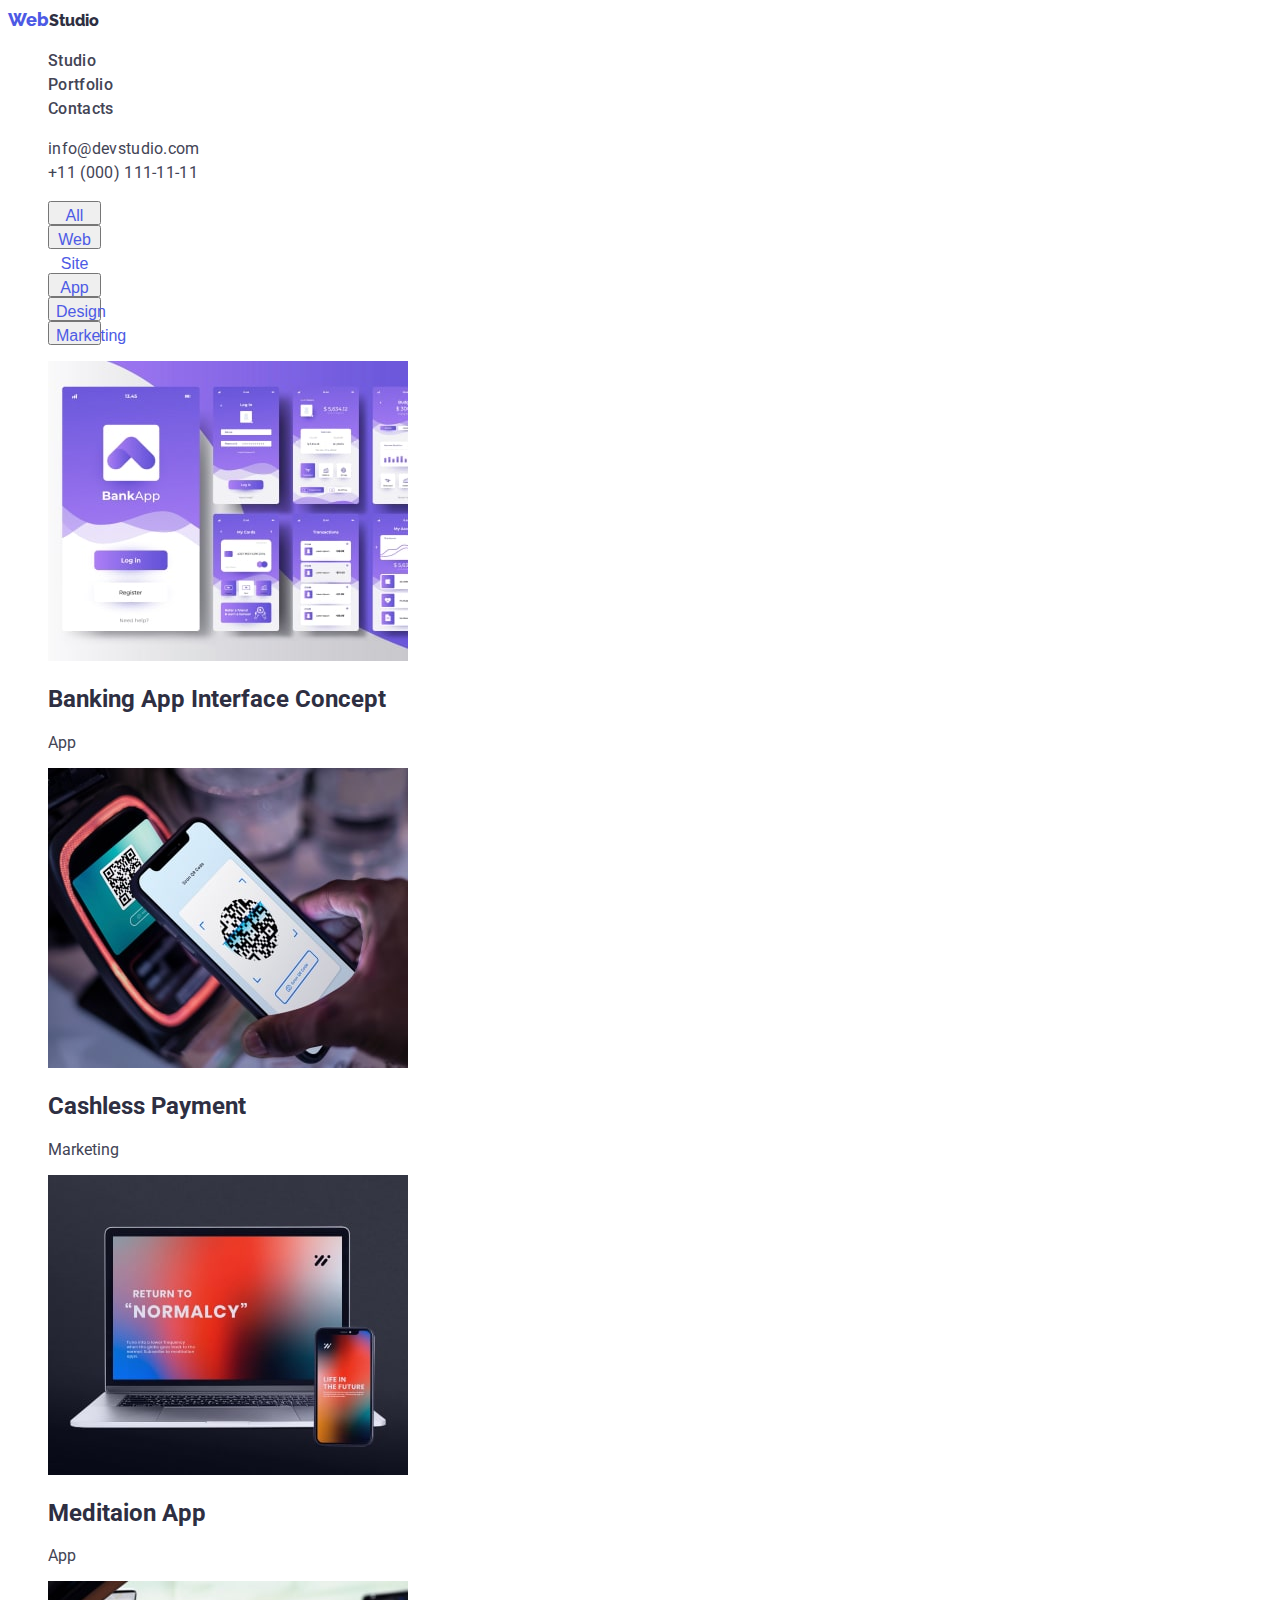
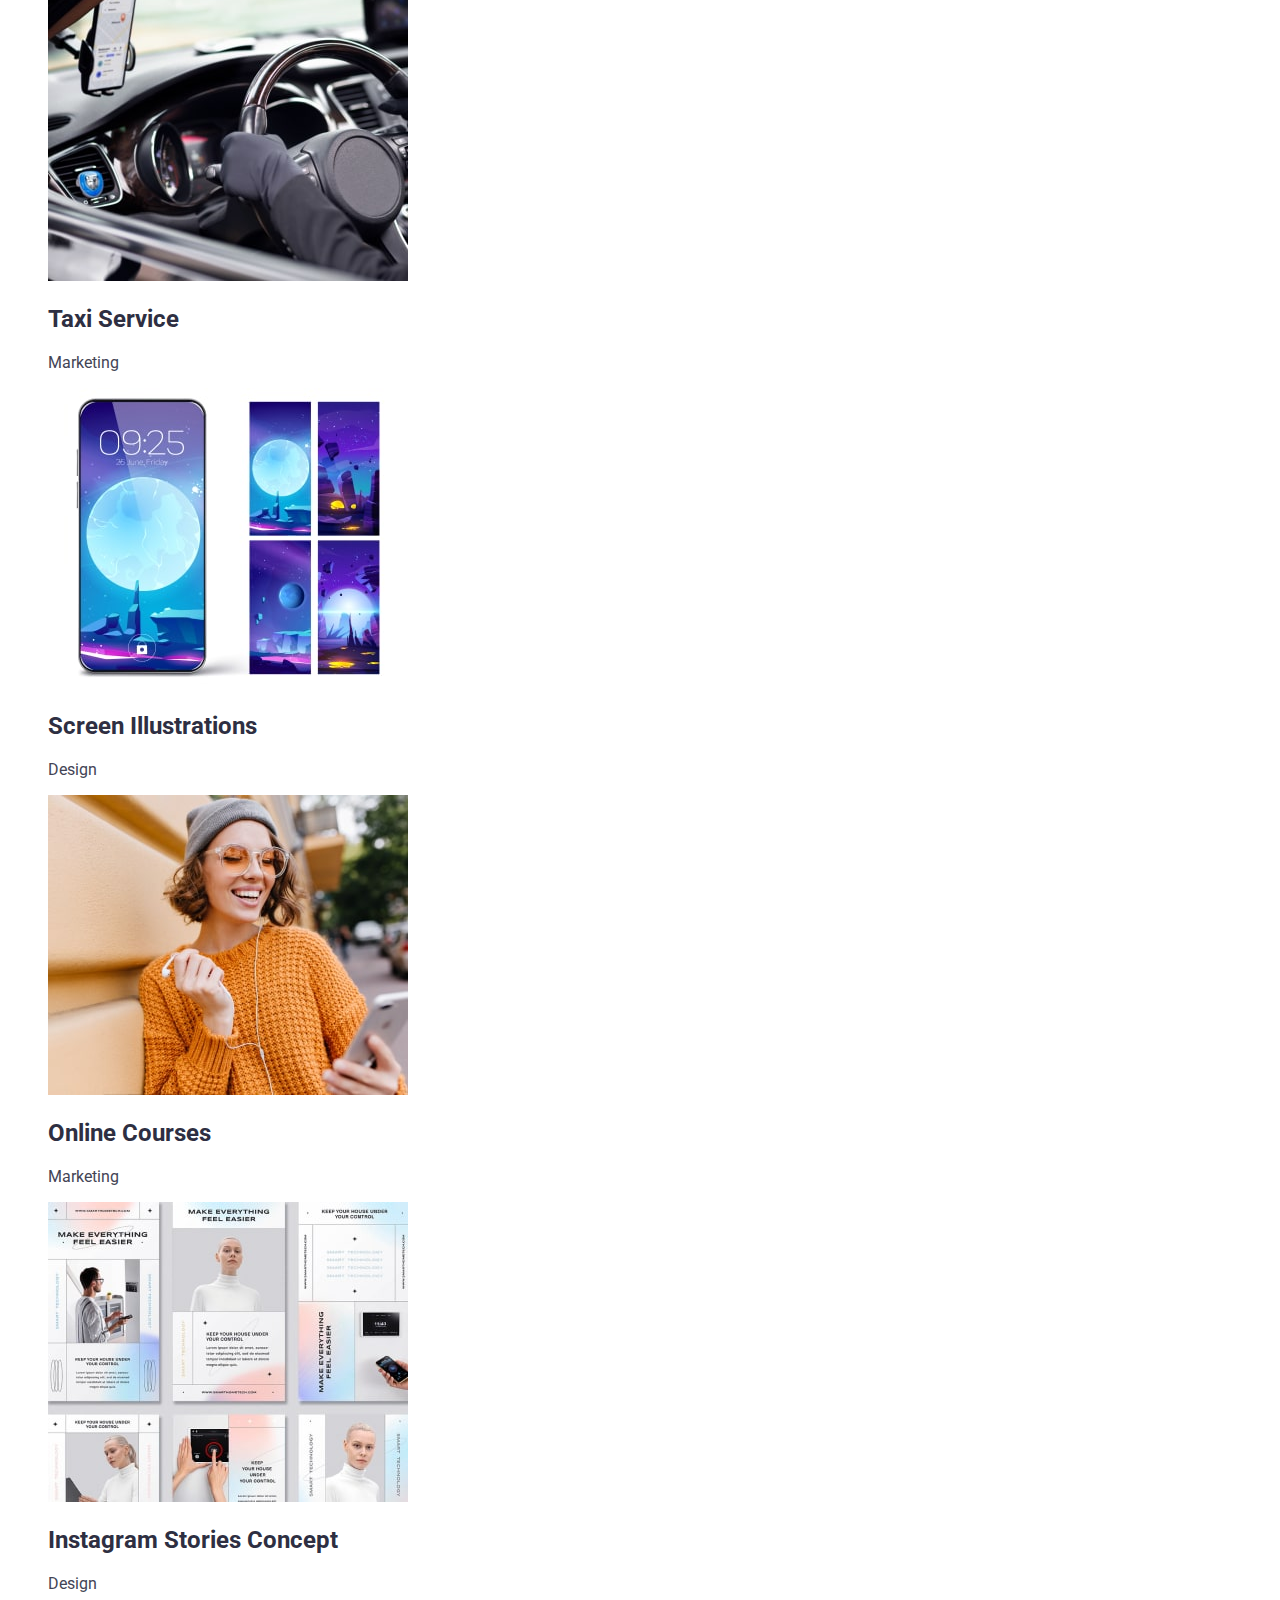
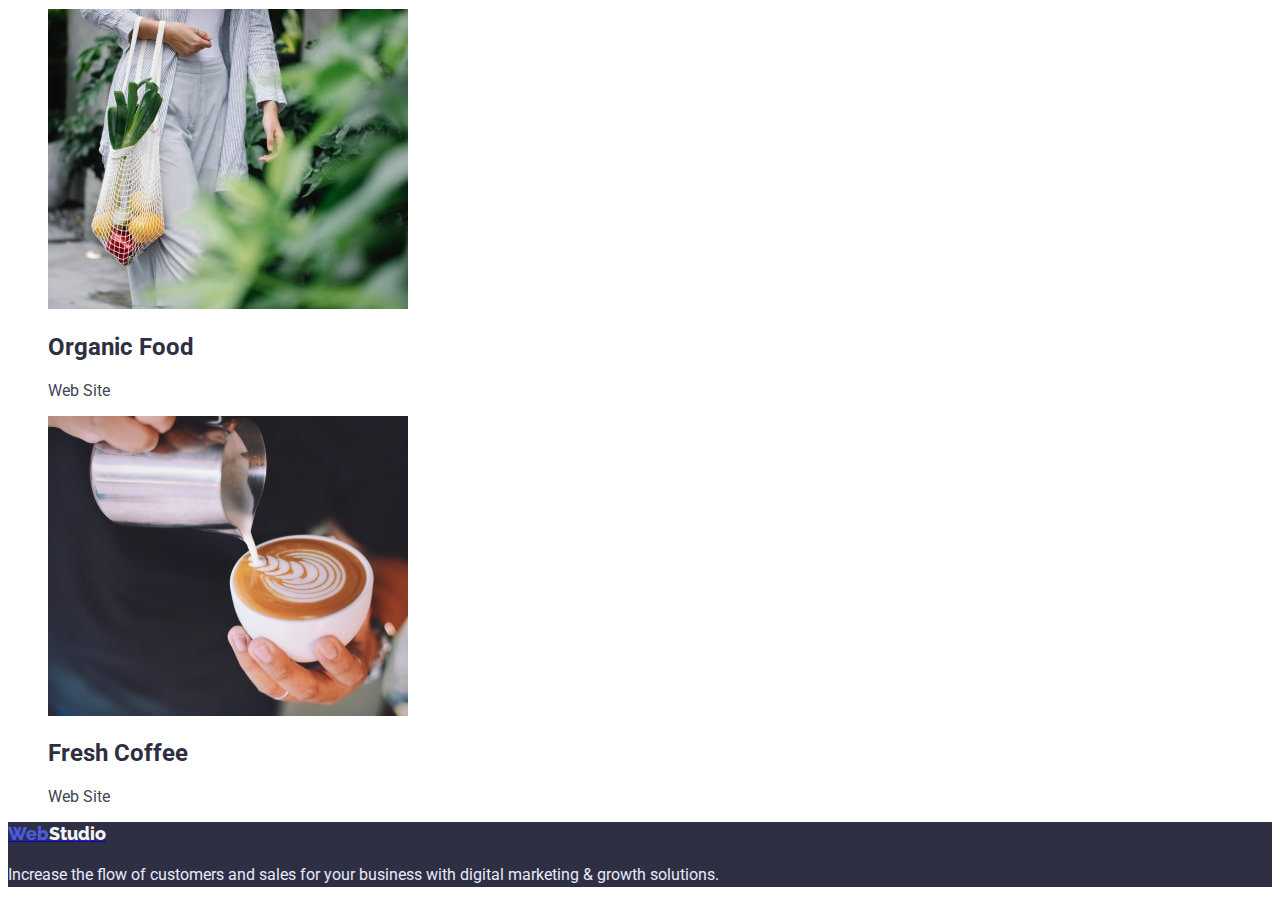
==== portfolio.html @ 20652496 "Initial commit" ====
<!DOCTYPE html>
<html lang="en">
<head>
<meta charset="UTF-8">
<meta http-equiv="X-UA-Compatible" content="IE=edge">
<meta name="viewport" content="width=device-width, initial-scale=1.0">
<title>WebStudio</title>
<link rel="preconnect" href="https://fonts.googleapis.com">
<link rel="preconnect" href="https://fonts.gstatic.com" crossorigin>
<link href="https://fonts.googleapis.com/css2?family=Roboto:wght@400;500;700&display=swap" rel="stylesheet">
<link rel="preconnect" href="https://fonts.googleapis.com">
<link rel="preconnect" href="https://fonts.gstatic.com" crossorigin>
<link href="https://fonts.googleapis.com/css2?family=Raleway:wght@800&family=Roboto:wght@400;500;700&display=swap" rel="stylesheet">
<link rel="stylesheet" href="./css/styles.css">
</head>
<body>
    <!--Header-->
    <header class="page-header">
        <nav>
            <a href="./index.html" class="logo">
                <span class="logo-web">Web</span>Studio</a>
          <ul class="site-nav">
              <li><a href="" class="link">Studio</a> </li>
              <li><a href="" class="link">Portfolio</a> </li>
              <li><a href="" class="link">Contacts</a> </li>
          </ul>
        </nav>
          <!--Contacts-->
          <address class="site-address">
              <ul>
                 <li>
                    <a href="mailto:info@devstudio.com" class="address-mail">info@devstudio.com</a>
                 </li>
                 <li>
                  <a href="tel:+110001111111" class="address-phone">+11 (000) 111-11-11</a>
                 </li>
              </ul>
          </address>
        
    </header>
    <main>
          <!--Section-->
        <h1 class="visually-hidden">Portfolio</h1>
        <section class="section">
            <ul>
                <li><button type="button" class="secondary-button">All</button></li>
                <li><button type="button" class="secondary-button">Web Site</button></li>
                <li><button type="button" class="secondary-button">App</button></li>
                <li><button type="button" class="secondary-button">Design</button></li>
                <li><button type="button" class="secondary-button">Marketing</button></li>
            </ul>
        
        <ul>
            <li>
                <img src="./images/imgrow1-1-min.jpg"
                alt="mobile app"
                width="360"
                height="300">
                    <h2 class="section-title">Banking App Interface Concept</h2>
                        <p class="section-p">App</p>
            
            </li>
            <li>
                <img src="./images/imgrow1-2-min.jpg
                " alt="mobile phone"
                width="360"
                height="300"
                >
                    <h2 class="section-title">Cashless Payment </h2>
                        <p class="section-p">Marketing</p>
               
            </li>
            <li>
                <img src="./images/imgrow1-3-min.jpg"
                 alt="computer screen"
                 width="360"
                 height="300"
                 >
                    <h2 class="section-title">Meditaion App</h2>
                        <p class="section-p">App</p>
               
            </li>
            <li>
                <img src="./images/imgrow2-1-min.jpg"
                 alt="taxi service"
                 width="360"
                 height="300"
                 >
                    <h2 class="section-title">Taxi Service</h2>
                        <p class="section-p">Marketing</p>
               
            </li>
            <li>
                <img src="./images/imgrow2-2-min.jpg"
                 alt="mobile app"
                 width="360"
                 height="300"
                 >
                    <h2 class="section-title">Screen Illustrations</h2>
                        <p class="section-p">Design</p>
              
            </li>
            <li>
                <img src="./images/imgrow2-3-min.jpg" 
                alt="online Courses"
                width="360"
                 height="300"
                >
                    <h2 class="section-title">Online Courses</h2>
                        <p class="section-p">Marketing</p>
               
            </li>
            <li>
                <img src="./images/imgrow3-1-min.jpg"
                 alt="instagram stories"
                 width="360"
                 height="300">
                    <h2 class="section-title">Instagram Stories Concept</h2>
                        <p class="section-p">Design</p>
               
            </li>
            <li>
                <img src="./images/imgrow3-2-min.jpg"
                 alt="fruits"
                 width="360"
                 height="300"
                 >
                    <h2 class="section-title">Organic Food</h2>
                        <p class="section-p">Web Site</p>
             
            </li>
            <li>
                <img src="./images/imgrow3-3-min.jpg"
                 alt="coffee in the cup"
                width="360"
                 height="300"
                >
                    <h2 class="section-title">Fresh Coffee</h2>
                        <p class="section-p">Web Site</p>
              
            </li>
        </ul>
    </section>
    </main>
      <!-- Footer-->
      <footer>
        <a 
        href="./index.html"> <span class="logo-web">Web</span><span class="logo-studio">Studio</span></a>
      </a>
        <p>Increase the flow of customers and sales for your business with digital marketing & growth solutions.      </p>
    </footer>
</body>
</html>
---- css/styles.css ----
p.a {
    font-family: 'Roboto', sans-serif;
}
p.a {
    font-family: 'Raleway', sans-serif;
}

/*Primary Brand color(normal)CTAs
Focused
Active states
Links  color: #4D5AE5*/
/*Pressed state (hover) color #404BBF*/
/*Overlays Shadows Headings #2E2F42*/
/*-text-color:#434455*/
/*Subtle Text Helper text Deemphasized text #8E8F99
/*Accent color Hairlines Subtle backgrounds #E7E9FC*/
/*Light mode backgrounds Light mode Dialogs/alerts #F4F4FD*/
/*Overlay #2E2F42*/
/*Hero image background #2E2F42 */

:root {
    --hero-background-color: #2E2F42;
    --text-color: #434455;
    --headings-color: #2E2F42;
    --hover-color:#404BBF;
    --link-color:#4D5AE5;
    --background-color:#E5E5E5;
    --lolg-studio-color:#F4F4FD;
    --footer-text-color: #E7E9FC;
    --main-color:#ffffff;

} 
/* Header */

/* Logo */
.logo { 
   color:var(--headings-color);
   font-family: 'Raleway';
   font-style: normal;
   font-weight: 800;
   line-height: 24px;
   text-decoration: none;
}
.logo-web {
   color:var(--link-color);
   font-family: 'Raleway';
   font-style: normal;
   font-weight: 800;
   font-size: 18px;
   line-height: 24px;
   text-decoration: none;
}
/* links */
.link {
   font-weight: 500;
   font-size: 16px;
   line-height: 24px;
   letter-spacing: 0.02em;
   color:var(--text-color);
   text-decoration: none;
}
.site-nav .link:hover, 
.site-nav .link:focus{
color: var(--hover-color)
}
ul {
    list-style: none;
}
.site-address .address-mail {
font-style: normal;
font-weight: 400;
font-size: 16px;
line-height: 24px;
letter-spacing: 0.02em;
color:var(--text-color);
text-decoration: none;
}
.site-address .address-mail:hover {
    color: var(--hover-color)
}
.site-address .address-phone {
font-style: normal;
font-weight: 400;
font-size: 16px;
line-height: 24px; 
letter-spacing: 0.02em;  
color: var(--text-color);
text-decoration: none;
}
.site-address .address-phone:hover {
    color:var(--hover-color)
}

/* HeroSection1 */
.hero {
    background-color:var(--hero-background-color)
}
.hero-titel{
    font-weight: 700;
    font-size: 56px;
    line-height: 60px;
    color:var(--main-color);
    text-align: center;
    letter-spacing: 0.02em;
} 
/* Main Button */
.main-button {
    font-weight: 500;
    font-size: 16px;
    line-height: 24px;

    color:var(--main-color);
    background-color: var(--link-color);
    box-shadow: 0px 4px 4px rgba(0, 0, 0, 0.15);
    border-radius: 4px; 
}
.hero .main-button:hover,
.hero .main-button:focus {
    background: var(--hover-color);
    box-shadow: 0px 4px 4px rgba(0, 0, 0, 0.15);
    border-radius: 4px;
}

 .section{
    background:var(--main-color);
 }
.section-team{
    background: var(--main-color);
}
/* Scrol */
.secondary-button {
    font-weight: 500;
    font-size: 16px;
    line-height: 24px;
    width: 68px;
    height: 24px;
    color: var(--link-color);

    width: 53px;
    height: 24px}

.section .secondary-button:hover,
.section .secondary-button:focus {
    background:var(--hover-color);
    box-shadow: 0px 3px 1px rgba(0, 0, 0, 0.1), 0px 2px 1px rgba(0, 0, 0, 0.08), 0px 2px 2px rgba(0, 0, 0, 0.12);
    border-radius: 4px;
    color:var(--main-color);
}

.visually-hidden
    {
    position: absolute;
    top: -150%;
    z-index: -100;
    width: 0;
    height: 0;
    opacity: 0;
    visibility: hidden;
    user-select: none;
    pointer-events: none;
    cursor: none;
    margin: 0;
    padding: 0;
    overflow: hidden;
    border: none;
    outline: none;
    white-space: nowrap;
    }
    /* Body */
body {
    font-family: Roboto, Georgia, 'Times New Roman', Times, sans-serif;
}
.section .section-title{ 
    color: var(--headings-color) 
    }
.section-discription .section-title{
    color:var(--headings-color) 
    }
  
 .section .section-discription{
    color: var(--headings-color) 
    }

.section .section-p{
    color: var(--text-color) 
}
.section .section-p{
    color: var(--text-color) 
}
div{
background-color: var(--lolg-studio-color);
}
 /* Footer */
 .logo-studio{
    color:var(--lolg-studio-color);
    width: 71px;
    height: 22px;

    font-family: 'Raleway';
    font-style: normal;
    font-weight: 800;
    font-size: 18px;
    line-height: 21px;
    text-decoration: none;
 }
 .footer-logo{
    text-decoration: none;
 }
 .logo-web {
    text-decoration: none; 
 }
footer{
    background: var(--hero-background-color);
    color: var(--footer-text-color);
    font-weight: 400;
    font-size: 16px;
    line-height: 24px;
}
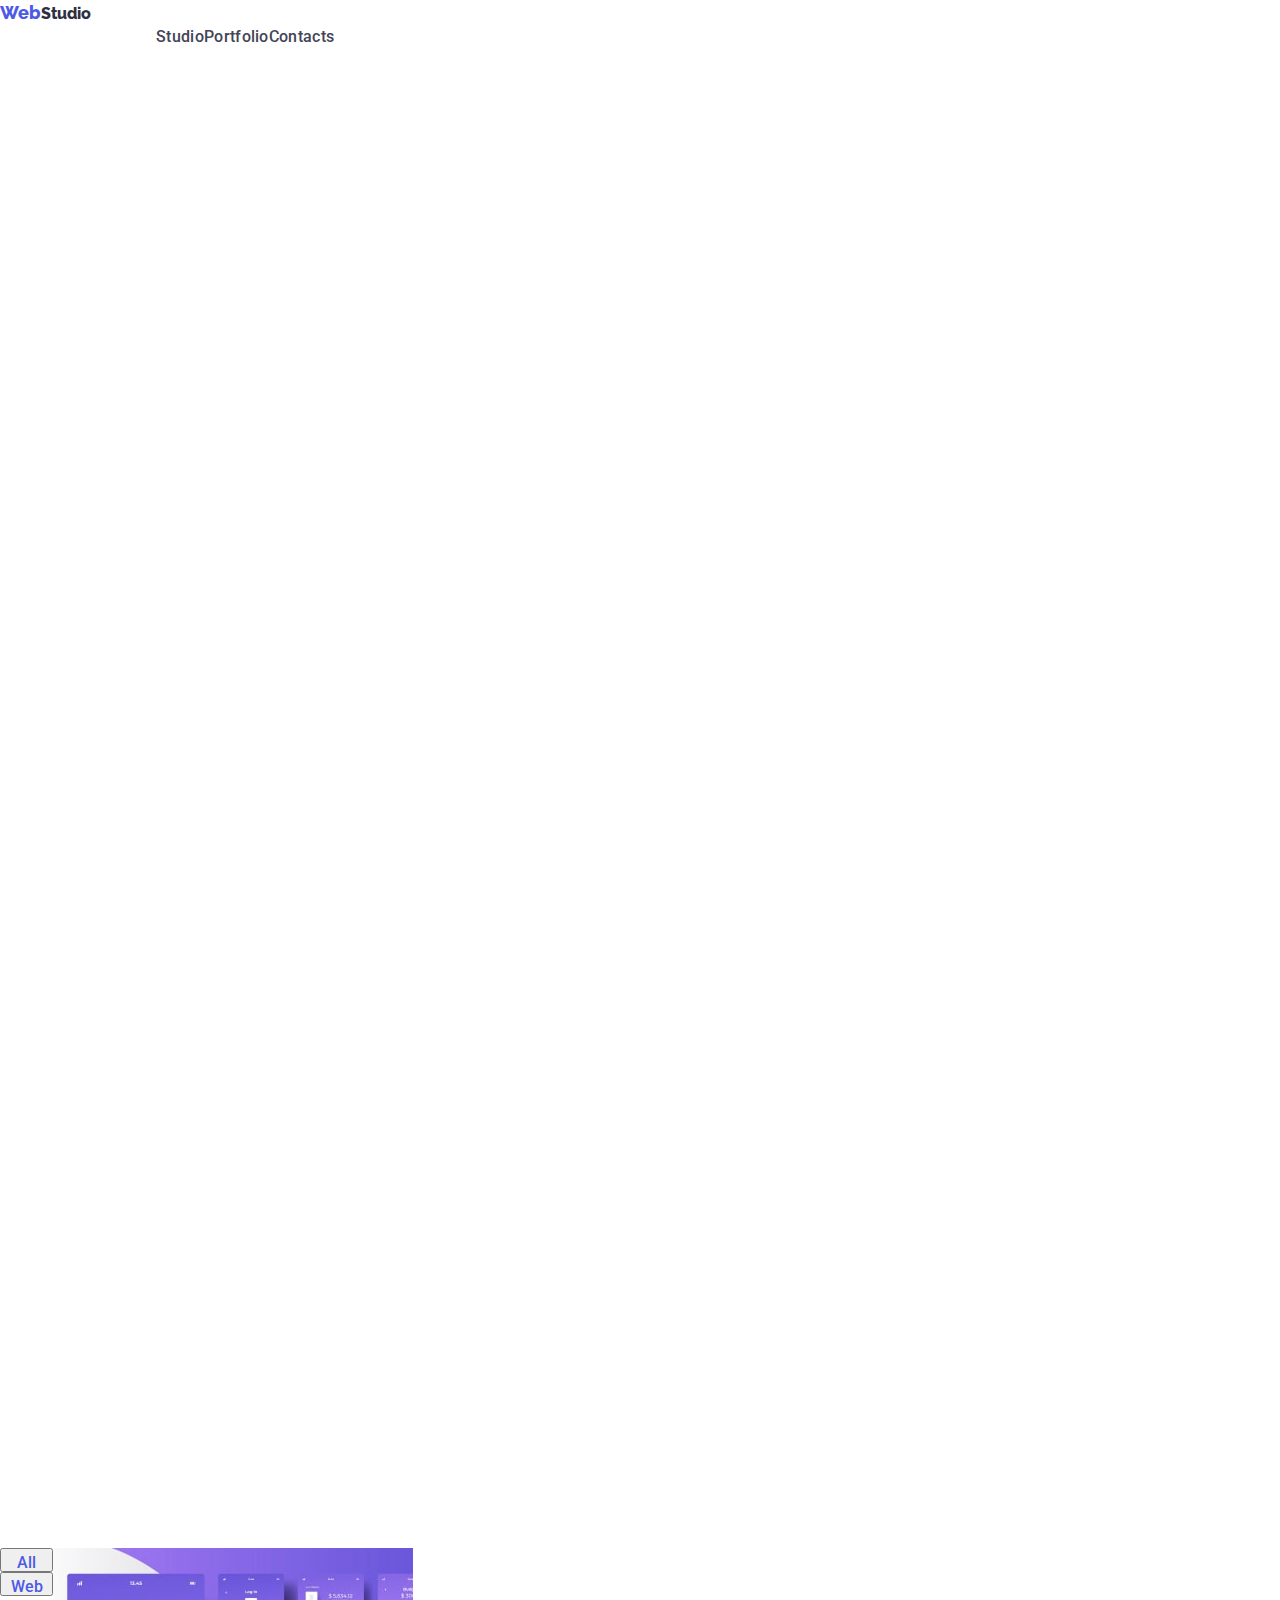
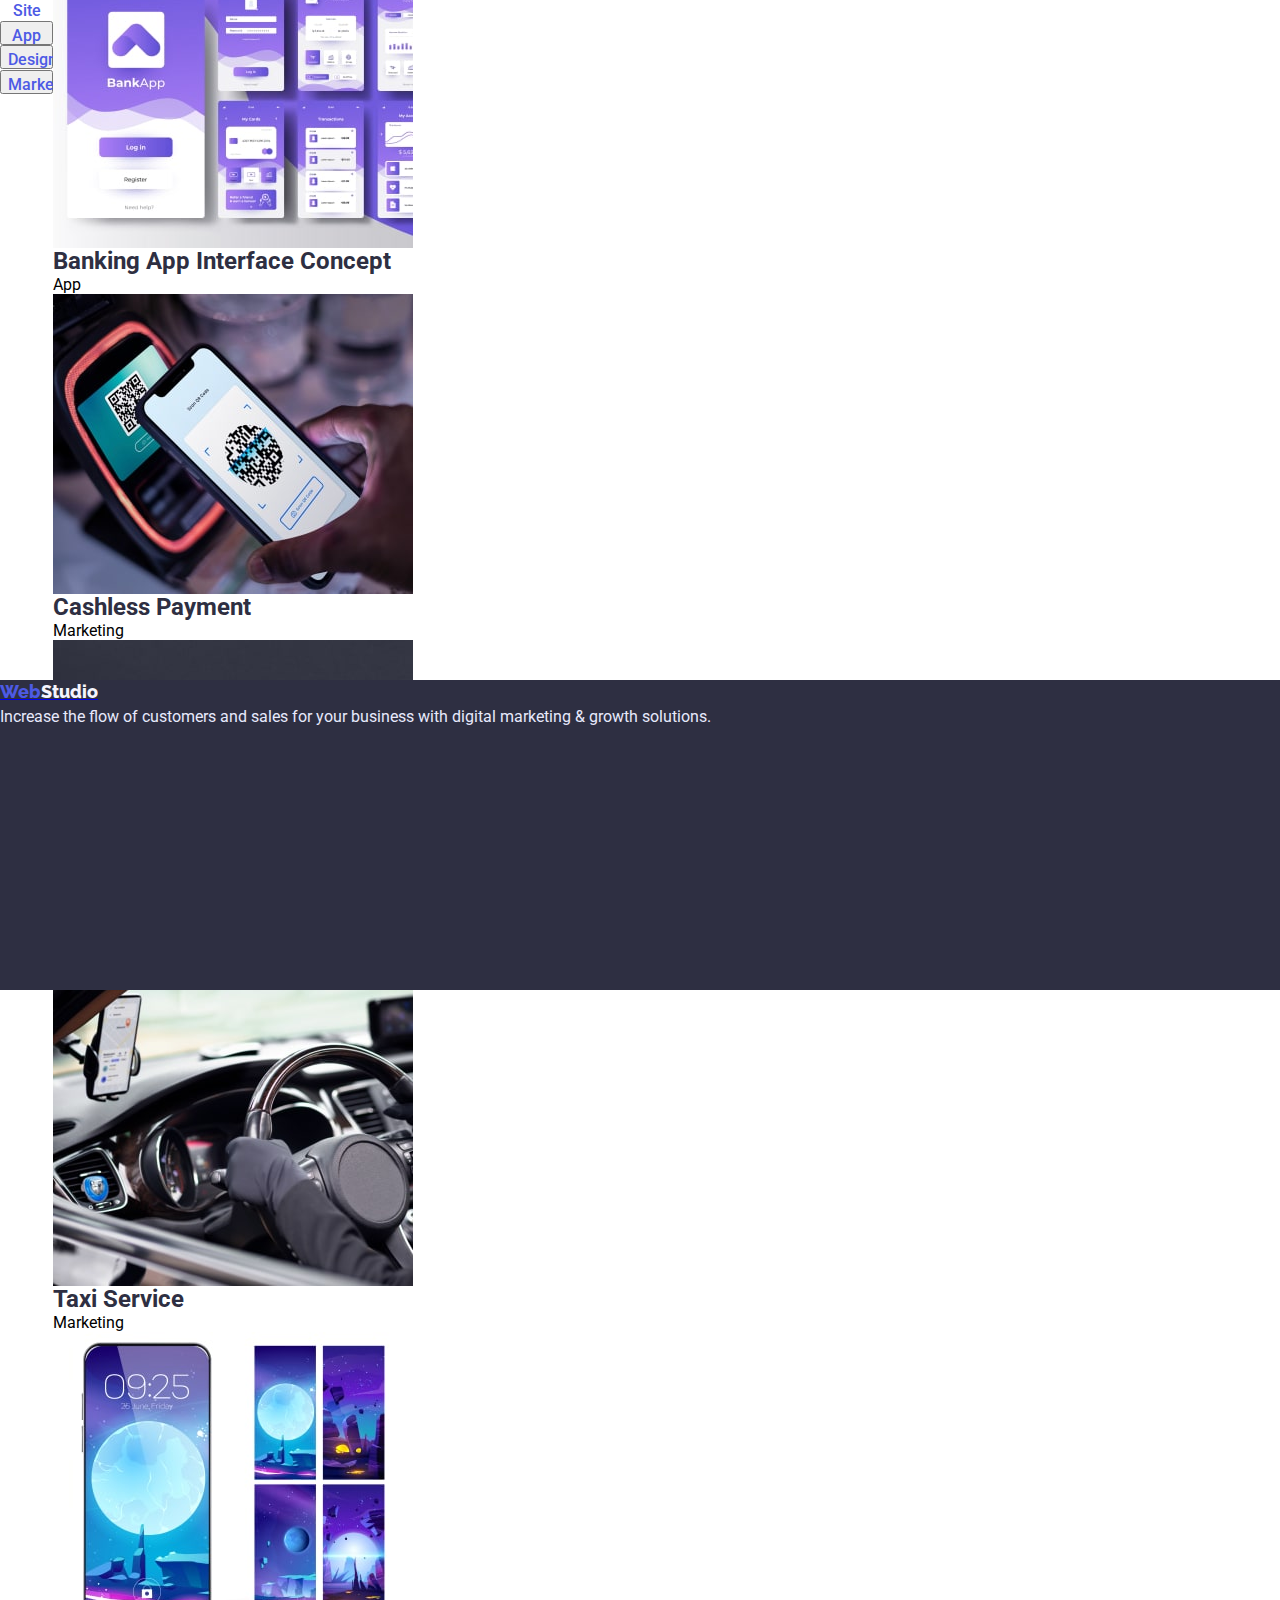
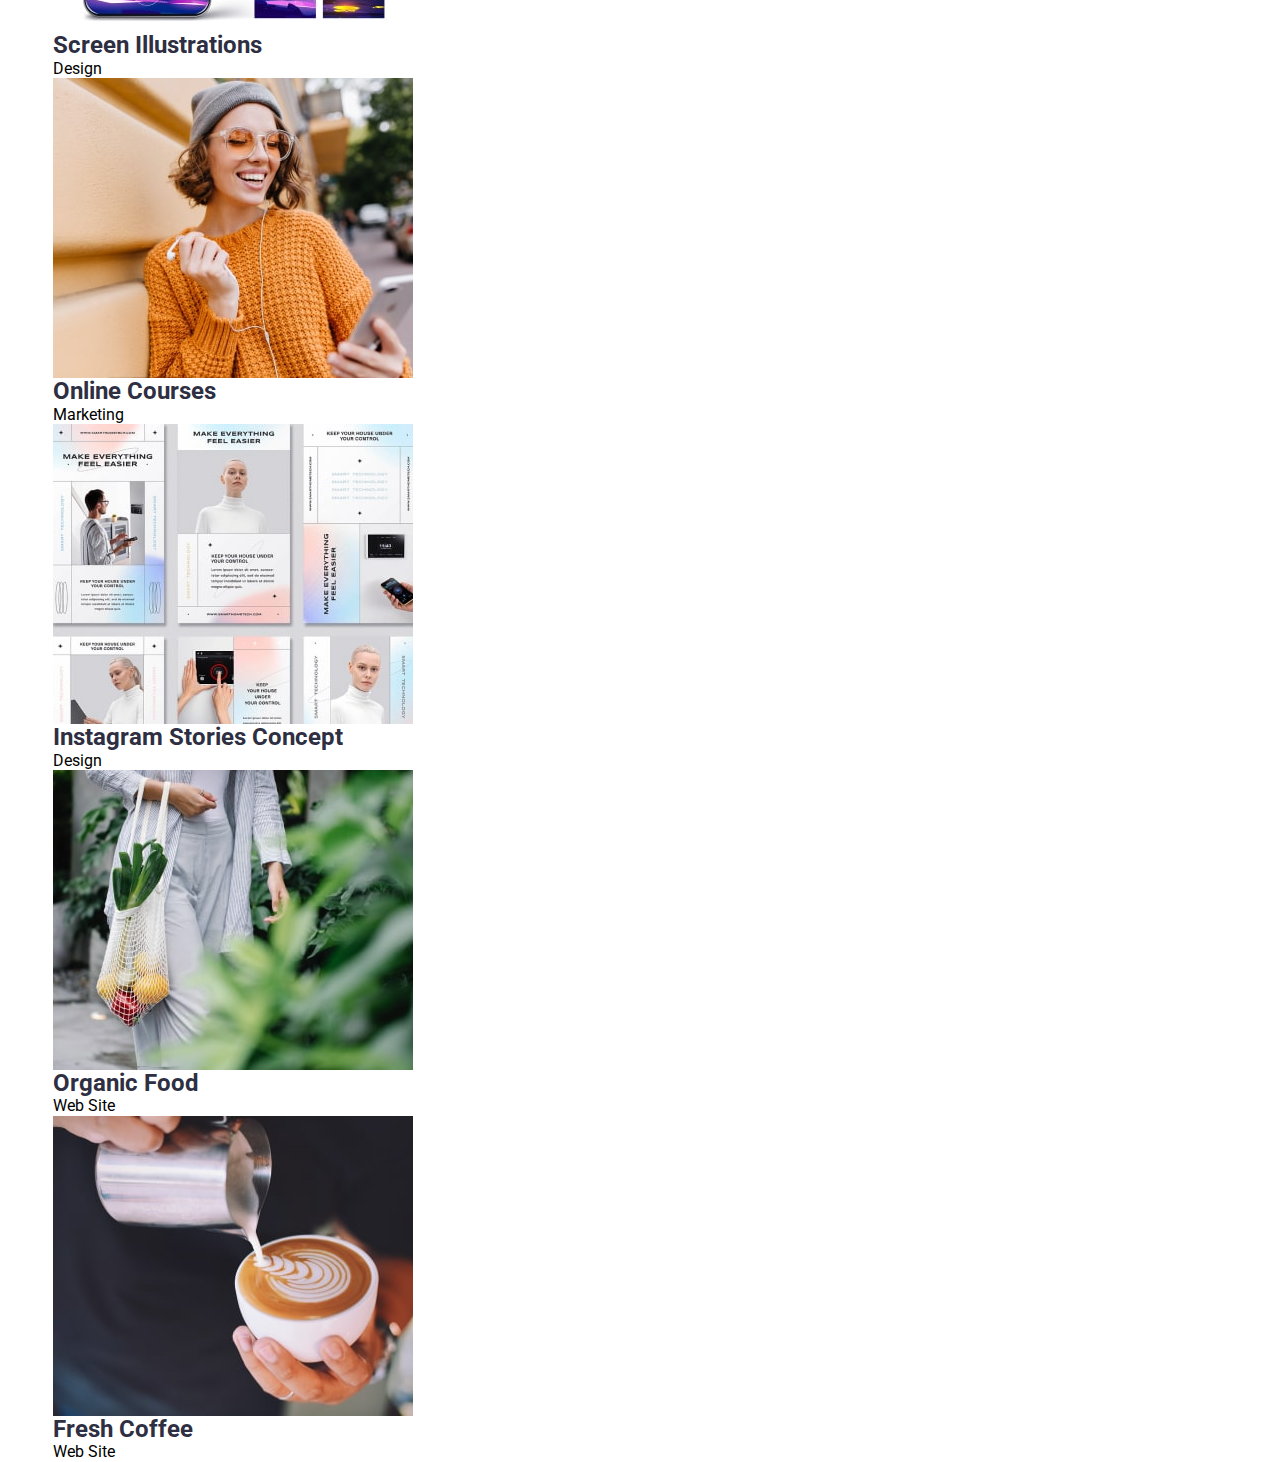
==== commit afea225e: "mixed" ====
--- a/portfolio.html
+++ b/portfolio.html
@@ -11,6 +11,7 @@
 <link rel="preconnect" href="https://fonts.googleapis.com">
 <link rel="preconnect" href="https://fonts.gstatic.com" crossorigin>
 <link href="https://fonts.googleapis.com/css2?family=Raleway:wght@800&family=Roboto:wght@400;500;700&display=swap" rel="stylesheet">
+<link rel="stylesheet" href="https://cdnjs.cloudflare.com/ajax/libs/modern-normalize/1.1.0/modern-normalize.min.css">
 <link rel="stylesheet" href="./css/styles.css">
 </head>
 <body>
--- a/css/styles.css
+++ b/css/styles.css
@@ -1,3 +1,12 @@
+html {
+    box-sizing: border-box;
+}
+*,
+*::before,
+*::after {
+    box-sizing: inherit;
+}
+
 p.a {
     font-family: 'Roboto', sans-serif;
 }
@@ -30,8 +39,72 @@
     --main-color:#ffffff;
 
 } 
+/* .container {
+  margin-left: auto;  
+  margin-right: auto;
+  width: 1128px;
+  padding-right: 15px;
+  padding-left: 15px;
+} */
+h1,
+h2,
+h3,
+h4,
+p {
+margin-top: 0;
+margin-bottom: 0;
+}
+
+ul,
+ol {
+    margin-top: 0;
+    margin-bottom: 0;
+    padding-left: 0;
+}
+
+img {
+display: block;
+}
+ button {
+    cursor: pointer;
+ }
+
 /* Header */
 
+
+.page-header {
+   color: var(--footer-text-color);
+   position: absolute;
+   width: 1440px;
+   height: 71px;
+   left: 0px;
+   top: 1px;
+}
+.navigation, .site-nav {
+    display: flex;
+    flex-direction: row;
+    align-items: center;
+}
+.site-address {
+    display: flex;
+    flex-direction: row;
+    justify-content: flex-end;
+    align-items: flex-start;
+}
+.container {
+    margin-left: auto;  
+    margin-right: auto;
+    width: 1158px;
+    padding-right: 15px;
+    padding-left: 15px;
+}
+ .site-nav {   
+    position: absolute;
+    width: 115px;
+    height: 24px;
+    left: 156px;
+    top: 24px;
+ }
 /* Logo */
 .logo { 
    color:var(--headings-color);
@@ -40,7 +113,11 @@
    font-weight: 800;
    line-height: 24px;
    text-decoration: none;
-}
+
+
+}
+
+
 .logo-web {
    color:var(--link-color);
    font-family: 'Raleway';
@@ -66,6 +143,9 @@
 ul {
     list-style: none;
 }
+
+
+/* Addres */
 .site-address .address-mail {
 font-style: normal;
 font-weight: 400;
@@ -78,6 +158,7 @@
 .site-address .address-mail:hover {
     color: var(--hover-color)
 }
+
 .site-address .address-phone {
 font-style: normal;
 font-weight: 400;
@@ -93,7 +174,20 @@
 
 /* HeroSection1 */
 .hero {
+display: flex;
+flex-direction: column;
+align-items: center;
+padding: 185px 461px;
+gap: 48px;
+
+position: absolute;
+width: 1416px;
+height: 594px;
+left: -100px;
+top: 72px;
     background-color:var(--hero-background-color)
+    
+    
 }
 .hero-titel{
     font-weight: 700;
@@ -113,6 +207,13 @@
     background-color: var(--link-color);
     box-shadow: 0px 4px 4px rgba(0, 0, 0, 0.15);
     border-radius: 4px; 
+   
+    display: flex;
+    flex-direction: row;
+    align-items: center;
+    padding: 16px 32px;
+    gap: 10px;  
+     
 }
 .hero .main-button:hover,
 .hero .main-button:focus {
@@ -181,14 +282,48 @@
     color: var(--headings-color) 
     }
 
+.section
 .section .section-p{
     color: var(--text-color) 
 }
-.section .section-p{
-    color: var(--text-color) 
-}
 div{
 background-color: var(--lolg-studio-color);
+}
+.section-work {
+display: flex;
+flex-direction: row;
+position: absolute;
+width: 1128px;
+height: 104px;
+left: 156px;
+top: 792px;
+
+}
+
+.section-examp {
+display: flex;
+flex-direction: row;
+position: absolute;
+width: 1128px;
+height: 412px;
+left: 156px;
+top: 1016px;
+}
+
+.section {
+display: flex;
+flex-direction: row;   
+position: absolute;
+width: 1440px;
+height: 732px;
+left: 0px;
+top: 1548px;
+
+}
+
+.out-team {
+    display: flex;
+    flex-direction: row;
 }
  /* Footer */
  .logo-studio{
@@ -215,7 +350,13 @@
     font-weight: 400;
     font-size: 16px;
     line-height: 24px;
-}
-
-
-
+
+position: absolute;
+width: 1440px;
+height: 310px;
+left: 0px;
+top: 2280px;
+}
+
+
+
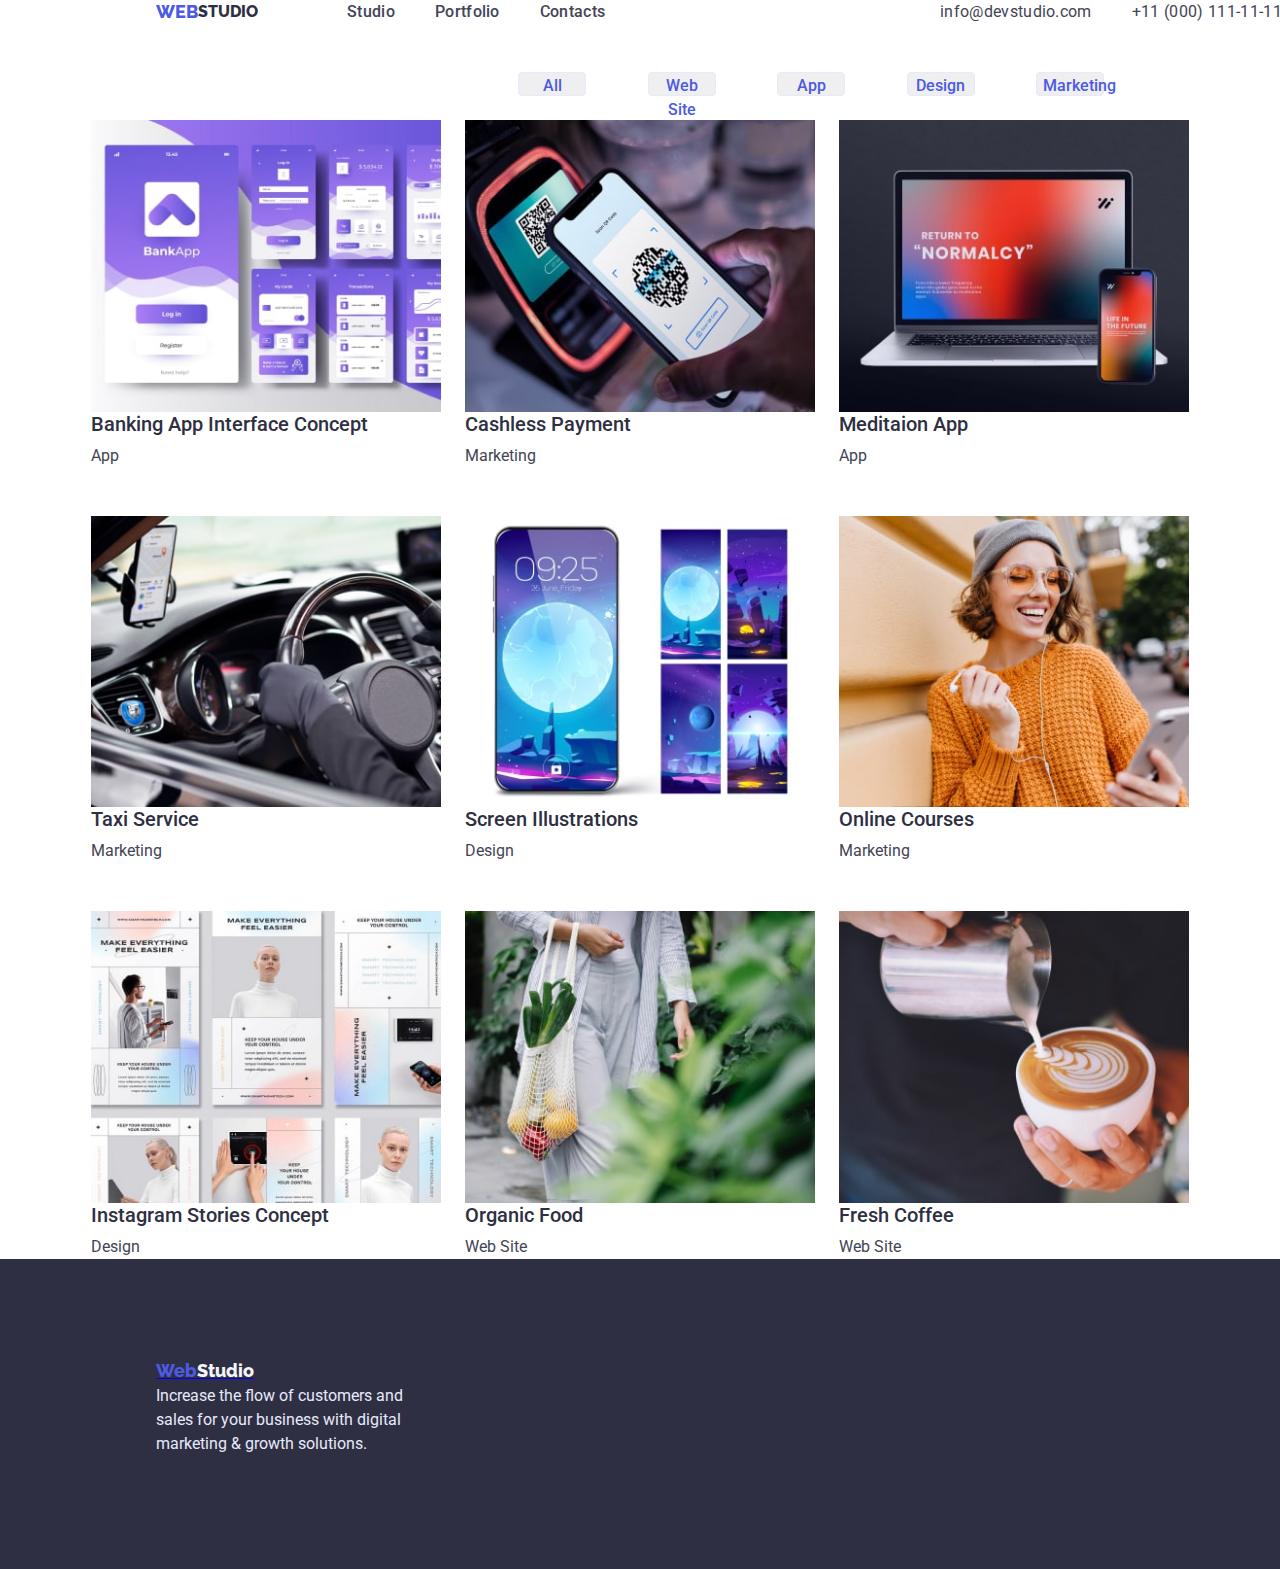
==== commit eea98eeb: "flex basis" ====
--- a/portfolio.html
+++ b/portfolio.html
@@ -16,10 +16,11 @@
 </head>
 <body>
     <!--Header-->
-    <header class="page-header">
-        <nav>
+<header class="page-header">
+    <div class="container page-header-container">
+        <nav class="navigation">
             <a href="./index.html" class="logo">
-                <span class="logo-web">Web</span>Studio</a>
+                <span class="logo-web">WEB</span>STUDIO</a>
           <ul class="site-nav">
               <li><a href="" class="link">Studio</a> </li>
               <li><a href="" class="link">Portfolio</a> </li>
@@ -27,8 +28,8 @@
           </ul>
         </nav>
           <!--Contacts-->
-          <address class="site-address">
-              <ul>
+          <address>
+              <ul class="site-address">
                  <li>
                     <a href="mailto:info@devstudio.com" class="address-mail">info@devstudio.com</a>
                  </li>
@@ -37,22 +38,24 @@
                  </li>
               </ul>
           </address>
-        
+        </div>  
     </header>
+    <!-- Main -->
     <main>
+        <div class="container container-scrol">
           <!--Section-->
         <h1 class="visually-hidden">Portfolio</h1>
-        <section class="section">
-            <ul>
+        <section class="section container">
+            <ul class="scrol">
                 <li><button type="button" class="secondary-button">All</button></li>
                 <li><button type="button" class="secondary-button">Web Site</button></li>
                 <li><button type="button" class="secondary-button">App</button></li>
                 <li><button type="button" class="secondary-button">Design</button></li>
                 <li><button type="button" class="secondary-button">Marketing</button></li>
             </ul>
-        
-        <ul>
-            <li>
+       
+        <ul class="container-apps">
+            <li class="apps-image">
                 <img src="./images/imgrow1-1-min.jpg"
                 alt="mobile app"
                 width="360"
@@ -61,7 +64,7 @@
                         <p class="section-p">App</p>
             
             </li>
-            <li>
+            <li class="apps-image">
                 <img src="./images/imgrow1-2-min.jpg
                 " alt="mobile phone"
                 width="360"
@@ -71,7 +74,7 @@
                         <p class="section-p">Marketing</p>
                
             </li>
-            <li>
+            <li class="apps-image">
                 <img src="./images/imgrow1-3-min.jpg"
                  alt="computer screen"
                  width="360"
@@ -81,7 +84,8 @@
                         <p class="section-p">App</p>
                
             </li>
-            <li>
+           
+            <li class="apps-image">
                 <img src="./images/imgrow2-1-min.jpg"
                  alt="taxi service"
                  width="360"
@@ -91,7 +95,7 @@
                         <p class="section-p">Marketing</p>
                
             </li>
-            <li>
+            <li class="apps-image">
                 <img src="./images/imgrow2-2-min.jpg"
                  alt="mobile app"
                  width="360"
@@ -101,7 +105,7 @@
                         <p class="section-p">Design</p>
               
             </li>
-            <li>
+            <li class="apps-image"> 
                 <img src="./images/imgrow2-3-min.jpg" 
                 alt="online Courses"
                 width="360"
@@ -111,7 +115,9 @@
                         <p class="section-p">Marketing</p>
                
             </li>
-            <li>
+       
+       
+            <li class="apps-image">
                 <img src="./images/imgrow3-1-min.jpg"
                  alt="instagram stories"
                  width="360"
@@ -120,7 +126,7 @@
                         <p class="section-p">Design</p>
                
             </li>
-            <li>
+            <li class="apps-image">
                 <img src="./images/imgrow3-2-min.jpg"
                  alt="fruits"
                  width="360"
@@ -130,7 +136,7 @@
                         <p class="section-p">Web Site</p>
              
             </li>
-            <li>
+            <li class="apps-image">
                 <img src="./images/imgrow3-3-min.jpg"
                  alt="coffee in the cup"
                 width="360"
@@ -142,9 +148,10 @@
             </li>
         </ul>
     </section>
+</div>
     </main>
       <!-- Footer-->
-      <footer>
+      <footer class="page-footer">
         <a 
         href="./index.html"> <span class="logo-web">Web</span><span class="logo-studio">Studio</span></a>
       </a>
--- a/css/styles.css
+++ b/css/styles.css
@@ -64,6 +64,8 @@
 
 img {
 display: block;
+max-width: 100%;
+height: auto;
 }
  button {
     cursor: pointer;
@@ -71,40 +73,24 @@
 
 /* Header */
 
+.page-header .container {
+    display:flex;
+    flex-wrap: wrap;
+}
 
 .page-header {
-   color: var(--footer-text-color);
-   position: absolute;
-   width: 1440px;
-   height: 71px;
-   left: 0px;
-   top: 1px;
-}
-.navigation, .site-nav {
-    display: flex;
-    flex-direction: row;
-    align-items: center;
-}
-.site-address {
-    display: flex;
-    flex-direction: row;
-    justify-content: flex-end;
-    align-items: flex-start;
-}
+width: 1440px;
+height: 72px;
+color:var(--lolg-studio-color);
+border-bottom: 1px, solid var(--footer-text-color);
+}
+
 .container {
-    margin-left: auto;  
-    margin-right: auto;
-    width: 1158px;
-    padding-right: 15px;
-    padding-left: 15px;
-}
- .site-nav {   
-    position: absolute;
-    width: 115px;
-    height: 24px;
-    left: 156px;
-    top: 24px;
- }
+  max-width: 1158px;
+  padding: 0 15px;
+  margin: 0 auto;
+}
+
 /* Logo */
 .logo { 
    color:var(--headings-color);
@@ -114,6 +100,12 @@
    line-height: 24px;
    text-decoration: none;
 
+   display: flex;
+   flex-direction: row;
+   align-items: center;
+
+   width: 115px;
+   height: 24px;
 
 }
 
@@ -127,7 +119,7 @@
    line-height: 24px;
    text-decoration: none;
 }
-/* links */
+/* Navigation */
 .link {
    font-weight: 500;
    font-size: 16px;
@@ -144,6 +136,24 @@
     list-style: none;
 }
 
+.site-nav {   
+    display: flex;
+    flex-direction: row;
+    align-items: flex-start;
+    padding: 0px;
+    gap: 40px;
+    margin-left: 76px;
+    
+    width: 261px;
+    height: 24px;
+
+     }
+
+.navigation, .site-nav {
+    display: flex;
+    flex-direction: row;
+    align-items: center;
+    }
 
 /* Addres */
 .site-address .address-mail {
@@ -170,8 +180,20 @@
 }
 .site-address .address-phone:hover {
     color:var(--hover-color)
-}
-
+ 
+}
+
+.site-address {
+    display: flex;
+    flex-direction: row;
+    justify-content: flex-end;
+    align-items: center;
+    margin-left: 332px;
+    
+}
+.address-phone {
+    margin-left: 40px;
+}
 /* HeroSection1 */
 .hero {
 display: flex;
@@ -180,12 +202,12 @@
 padding: 185px 461px;
 gap: 48px;
 
-position: absolute;
-width: 1416px;
+width: 1440px;
 height: 594px;
-left: -100px;
-top: 72px;
-    background-color:var(--hero-background-color)
+margin-bottom: 126px;
+
+background-color:var(--hero-background-color)
+
     
     
 }
@@ -228,7 +250,130 @@
 .section-team{
     background: var(--main-color);
 }
-/* Scrol */
+
+    /* Main */
+    /* Section2 */
+body {
+    font-family: Roboto, Georgia, 'Times New Roman', Times, sans-serif;
+}
+.section-title{ 
+    font-size: 20px;
+    line-height: 24px;
+    font-weight: 500;
+    color: var(--headings-color) 
+
+    }
+.section-discription .section-title{
+    color:var(--headings-color) 
+    }
+  
+.section-discription{
+    font-size: 36px;
+    font-weight: 700;
+    line-height: 40px;
+    color: var(--headings-color) 
+    }
+
+.section-p{
+    font-size: 16px;
+    line-height: 24px;
+    font-weight: 400;
+    color: var(--text-color) 
+}
+
+.section-work {
+    display: block;
+width: 1440px;
+height: 104px;
+margin-bottom: 120px;
+}
+
+.work-list {
+display: flex;
+gap: 24px;
+align-items: center;
+flex-wrap: wrap;
+height: 104px;
+}
+.work-item {
+flex-basis: calc((100% - 72px) / 4);
+}
+
+/*  Section 3 */
+
+.section-discription {
+text-align: center;
+width: 1158px;
+}
+.section-examp {
+width: 1158px;
+height: 532px;
+margin-bottom: 120px;
+margin-left: 141px;
+}
+
+.examples {
+display: flex;
+gap: 24px;
+flex-direction: row;
+flex-wrap: wrap;
+align-items: center;
+}
+
+.section-examp-pics {
+width: 360px;
+height: 300px;
+flex-basis: ((100% - 48px) / 3);
+}
+
+/* Section 4 */
+.section .section-team{ 
+background-color: var(--lolg-studio-color);
+width: 1440px;
+height: 732px;
+}
+
+
+.section-discription {
+font-weight: 700;
+font-size: 36px;
+line-height: 40px;
+padding-top: 120px;
+margin-bottom: 72px;
+}
+
+.team {
+    display: flex;
+    gap: 24px;
+    flex-direction: row;
+    flex-wrap: wrap;  
+}
+
+.team-wrapper {
+background-color: var(--main-color);
+text-align: center;
+width: 264px;
+height: 380px;
+}
+ .section-team {
+    border-bottom: 1px, solid var(--lolg-studio-color);
+ }
+
+.titel-team {
+    margin-top: 32px;
+    margin-bottom: 8px;
+}
+
+.team-pic {
+flex-basis: ((100% - 72px) / 4);
+margin-bottom: 32px;
+}
+
+.section-title {
+margin-bottom: 8px;
+}
+
+/* Scrol Portfolio */
 .secondary-button {
     font-weight: 500;
     font-size: 16px;
@@ -236,9 +381,9 @@
     width: 68px;
     height: 24px;
     color: var(--link-color);
-
-    width: 53px;
-    height: 24px}
+    border: 1px solid var(--footer-text-color);
+    border-radius: 4px;
+}
 
 .section .secondary-button:hover,
 .section .secondary-button:focus {
@@ -247,6 +392,36 @@
     border-radius: 4px;
     color:var(--main-color);
 }
+
+.container .container-scrol {
+    background-color: var(--main-color);
+}
+    .scrol {
+    width: 586px;
+    height: 48px;
+    margin-left: 427px;
+    margin-right: 168px;
+    display: flex;  
+    gap: 24px; 
+    flex-direction: row;
+    align-items: flex-start;
+    justify-content: space-between;
+    }
+
+/* Apps */
+
+    .container-apps {
+    display: flex;
+    gap: 48px 24px;
+    flex-direction: row;
+    flex-wrap: wrap;
+    }
+
+    .apps-image  {
+        flex-basis: calc((100% - 48px) / 3);
+        }
+        
+
 
 .visually-hidden
     {
@@ -267,64 +442,6 @@
     outline: none;
     white-space: nowrap;
     }
-    /* Body */
-body {
-    font-family: Roboto, Georgia, 'Times New Roman', Times, sans-serif;
-}
-.section .section-title{ 
-    color: var(--headings-color) 
-    }
-.section-discription .section-title{
-    color:var(--headings-color) 
-    }
-  
- .section .section-discription{
-    color: var(--headings-color) 
-    }
-
-.section
-.section .section-p{
-    color: var(--text-color) 
-}
-div{
-background-color: var(--lolg-studio-color);
-}
-.section-work {
-display: flex;
-flex-direction: row;
-position: absolute;
-width: 1128px;
-height: 104px;
-left: 156px;
-top: 792px;
-
-}
-
-.section-examp {
-display: flex;
-flex-direction: row;
-position: absolute;
-width: 1128px;
-height: 412px;
-left: 156px;
-top: 1016px;
-}
-
-.section {
-display: flex;
-flex-direction: row;   
-position: absolute;
-width: 1440px;
-height: 732px;
-left: 0px;
-top: 1548px;
-
-}
-
-.out-team {
-    display: flex;
-    flex-direction: row;
-}
  /* Footer */
  .logo-studio{
     color:var(--lolg-studio-color);
@@ -342,21 +459,23 @@
     text-decoration: none;
  }
  .logo-web {
+   
     text-decoration: none; 
  }
 footer{
     background: var(--hero-background-color);
     color: var(--footer-text-color);
+    font-family: Roboto;
     font-weight: 400;
     font-size: 16px;
     line-height: 24px;
 
-position: absolute;
 width: 1440px;
 height: 310px;
-left: 0px;
-top: 2280px;
-}
-
-
-
+}
+.page-footer {
+    padding: 100px 1020px 100px 156px;
+}
+
+
+
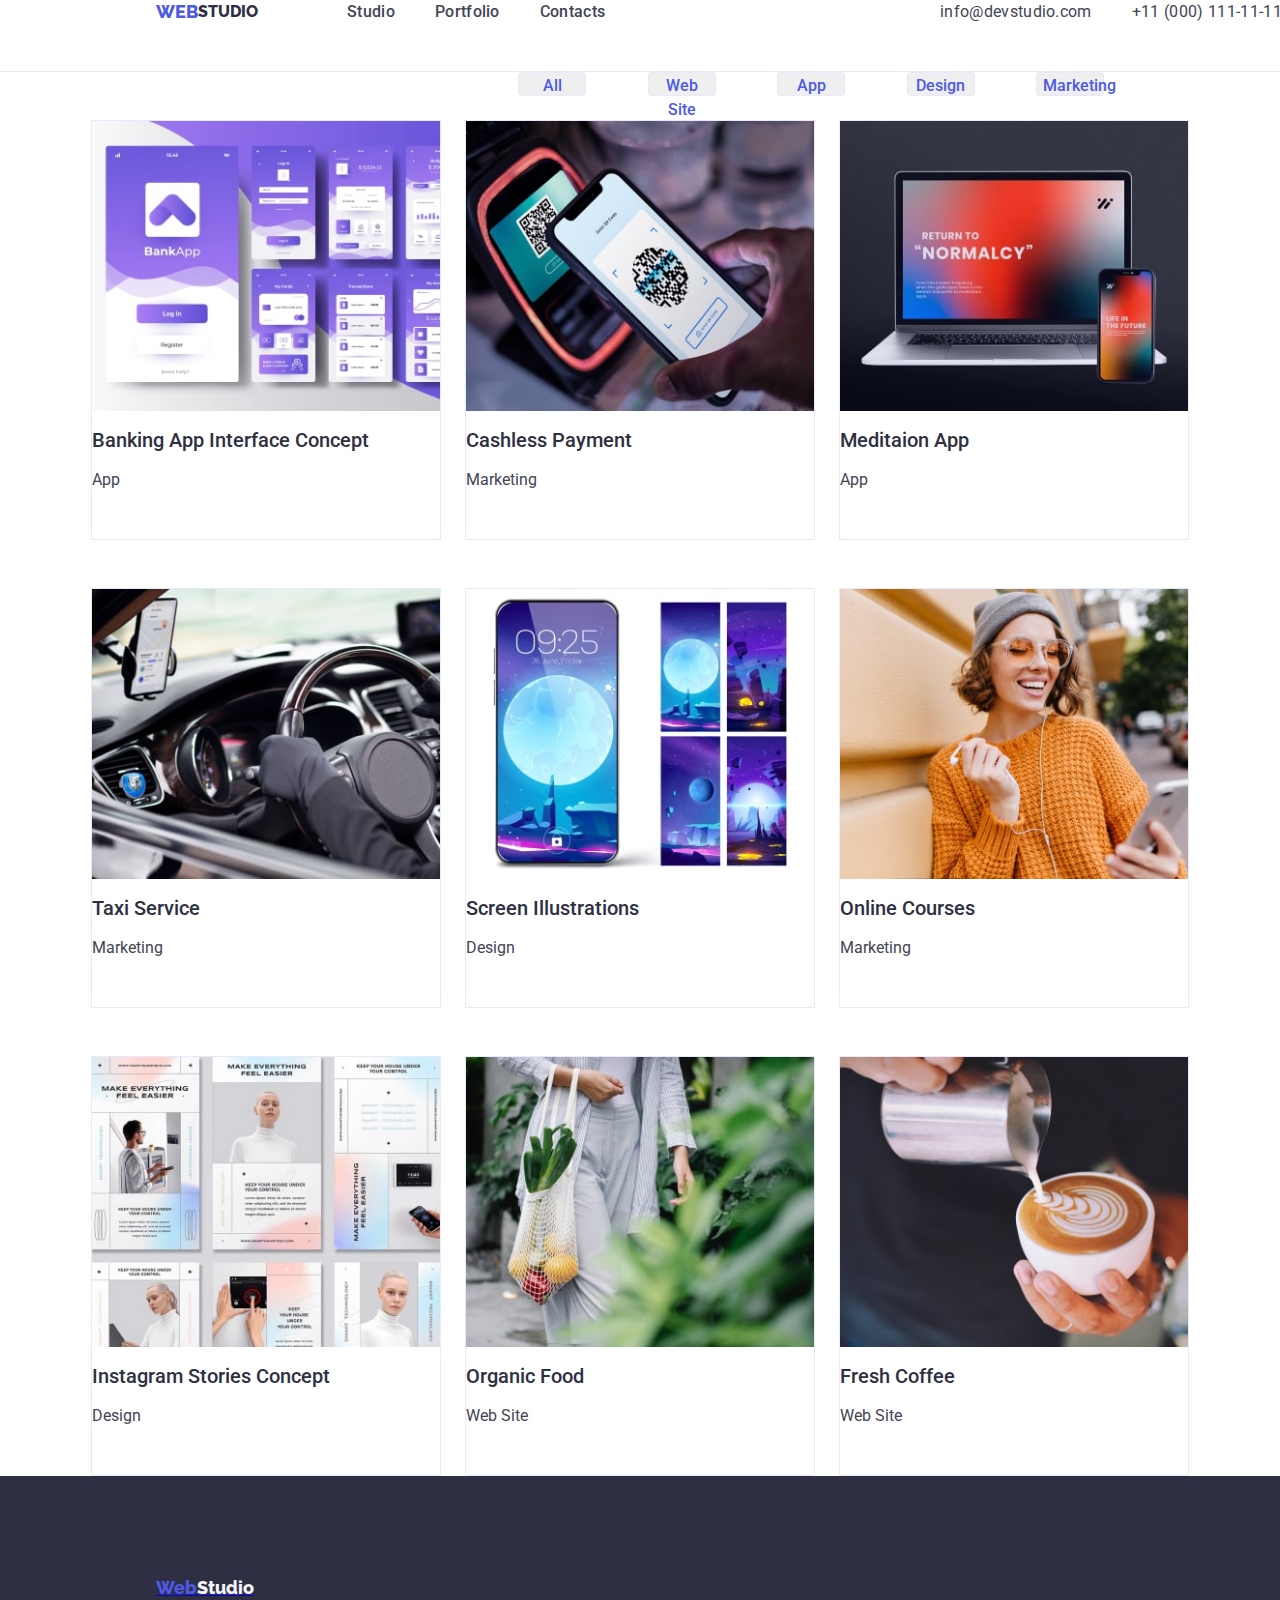
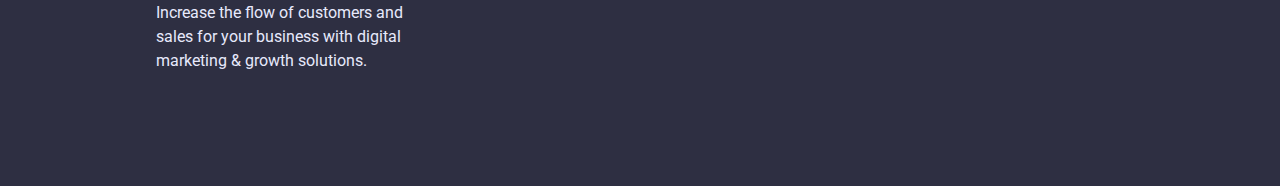
==== commit 03797762: "card content fix" ====
--- a/portfolio.html
+++ b/portfolio.html
@@ -60,8 +60,8 @@
                 alt="mobile app"
                 width="360"
                 height="300">
-                    <h2 class="section-title">Banking App Interface Concept</h2>
-                        <p class="section-p">App</p>
+                    <h2 class="section-title apps-title">Banking App Interface Concept</h2>
+                        <p class="section-p apps-p">App</p>
             
             </li>
             <li class="apps-image">
@@ -70,8 +70,8 @@
                 width="360"
                 height="300"
                 >
-                    <h2 class="section-title">Cashless Payment </h2>
-                        <p class="section-p">Marketing</p>
+                    <h2 class="section-title apps-title">Cashless Payment </h2>
+                        <p class="section-p apps-p">Marketing</p>
                
             </li>
             <li class="apps-image">
@@ -80,8 +80,8 @@
                  width="360"
                  height="300"
                  >
-                    <h2 class="section-title">Meditaion App</h2>
-                        <p class="section-p">App</p>
+                    <h2 class="section-title apps-title">Meditaion App</h2>
+                        <p class="section-p apps-p">App</p>
                
             </li>
            
@@ -91,8 +91,8 @@
                  width="360"
                  height="300"
                  >
-                    <h2 class="section-title">Taxi Service</h2>
-                        <p class="section-p">Marketing</p>
+                    <h2 class="section-title apps-title">Taxi Service</h2>
+                        <p class="section-p apps-p">Marketing</p>
                
             </li>
             <li class="apps-image">
@@ -101,8 +101,8 @@
                  width="360"
                  height="300"
                  >
-                    <h2 class="section-title">Screen Illustrations</h2>
-                        <p class="section-p">Design</p>
+                    <h2 class="section-title apps-title">Screen Illustrations</h2>
+                        <p class="section-p apps-p">Design</p>
               
             </li>
             <li class="apps-image"> 
@@ -111,8 +111,8 @@
                 width="360"
                  height="300"
                 >
-                    <h2 class="section-title">Online Courses</h2>
-                        <p class="section-p">Marketing</p>
+                    <h2 class="section-title apps-title">Online Courses</h2>
+                        <p class="section-p apps-p">Marketing</p>
                
             </li>
        
@@ -122,8 +122,8 @@
                  alt="instagram stories"
                  width="360"
                  height="300">
-                    <h2 class="section-title">Instagram Stories Concept</h2>
-                        <p class="section-p">Design</p>
+                    <h2 class="section-title apps-title">Instagram Stories Concept</h2>
+                        <p class="section-p apps-p">Design</p>
                
             </li>
             <li class="apps-image">
@@ -132,8 +132,8 @@
                  width="360"
                  height="300"
                  >
-                    <h2 class="section-title">Organic Food</h2>
-                        <p class="section-p">Web Site</p>
+                    <h2 class="section-title apps-title">Organic Food</h2>
+                        <p class="section-p apps-p">Web Site</p>
              
             </li>
             <li class="apps-image">
@@ -142,8 +142,8 @@
                 width="360"
                  height="300"
                 >
-                    <h2 class="section-title">Fresh Coffee</h2>
-                        <p class="section-p">Web Site</p>
+                    <h2 class="section-title apps-title">Fresh Coffee</h2>
+                        <p class="section-p apps-p">Web Site</p>
               
             </li>
         </ul>
--- a/css/styles.css
+++ b/css/styles.css
@@ -47,7 +47,7 @@
   padding-left: 15px;
 } */
 h1,
-h2,
+
 h3,
 h4,
 p {
@@ -76,13 +76,14 @@
 .page-header .container {
     display:flex;
     flex-wrap: wrap;
+    align-items: center;
 }
 
 .page-header {
 width: 1440px;
 height: 72px;
 color:var(--lolg-studio-color);
-border-bottom: 1px, solid var(--footer-text-color);
+border-bottom: 1px solid var(--footer-text-color);
 }
 
 .container {
@@ -90,6 +91,7 @@
   padding: 0 15px;
   margin: 0 auto;
 }
+
 
 /* Logo */
 .logo { 
@@ -247,9 +249,6 @@
  .section{
     background:var(--main-color);
  }
-.section-team{
-    background: var(--main-color);
-}
 
     /* Main */
     /* Section2 */
@@ -323,7 +322,7 @@
 .section-examp-pics {
 width: 360px;
 height: 300px;
-flex-basis: ((100% - 48px) / 3);
+flex-basis: ((100% - 48px)/ 3);
 }
 
 /* Section 4 */
@@ -331,8 +330,11 @@
 background-color: var(--lolg-studio-color);
 width: 1440px;
 height: 732px;
-}
-
+margin: 120px;
+}
+.section-team{
+background: var(--lolg-studio-color);
+}
 
 .section-discription {
 font-weight: 700;
@@ -349,30 +351,36 @@
     flex-wrap: wrap;  
 }
 
+.team-pic {
+    display: flex;
+    flex-direction: column;
+    justify-content: center;
+    align-items: center;
+    padding: 0px 0px 32px;
+    gap: 32px;
+    flex-basis: ((100% - 72px)/ 4);
+    }
+    
 .team-wrapper {
 background-color: var(--main-color);
 text-align: center;
 width: 264px;
 height: 380px;
-}
+box-shadow: 0px 1px 6px rgba(46, 47, 66, 0.08), 0px 1px 1px rgba(46, 47, 66, 0.16), 0px 2px 1px rgba(46, 47, 66, 0.08);
+border-radius: 0px 0px 4px 4px;
+}
+
  .section-team {
-    border-bottom: 1px, solid var(--lolg-studio-color);
+    border-bottom: 1px solid var(--lolg-studio-color);
  }
 
-.titel-team {
-    margin-top: 32px;
+.team-content {
+    padding: 32px 16px;
+}
+
+h3 > .section-title > .titel-team {
     margin-bottom: 8px;
 }
-
-.team-pic {
-flex-basis: ((100% - 72px) / 4);
-margin-bottom: 32px;
-}
-
-.section-title {
-margin-bottom: 8px;
-}
-
 /* Scrol Portfolio */
 .secondary-button {
     font-weight: 500;
@@ -416,12 +424,27 @@
     flex-direction: row;
     flex-wrap: wrap;
     }
+    
+    .apps-image {
+    width: 360px;
+     height: 420px;
+     background-color: var(--main-color);
+     border: 1px solid var(--footer-text-color)
+    }
+
+ .section-title .apps-titel {
+        padding-top: 32px;
+        padding-bottom: 8px;
+     }
+
+     p .section-p .apps-p {
+        padding-bottom: 32px;
+     }
+
 
     .apps-image  {
         flex-basis: calc((100% - 48px) / 3);
         }
-        
-
 
 .visually-hidden
     {
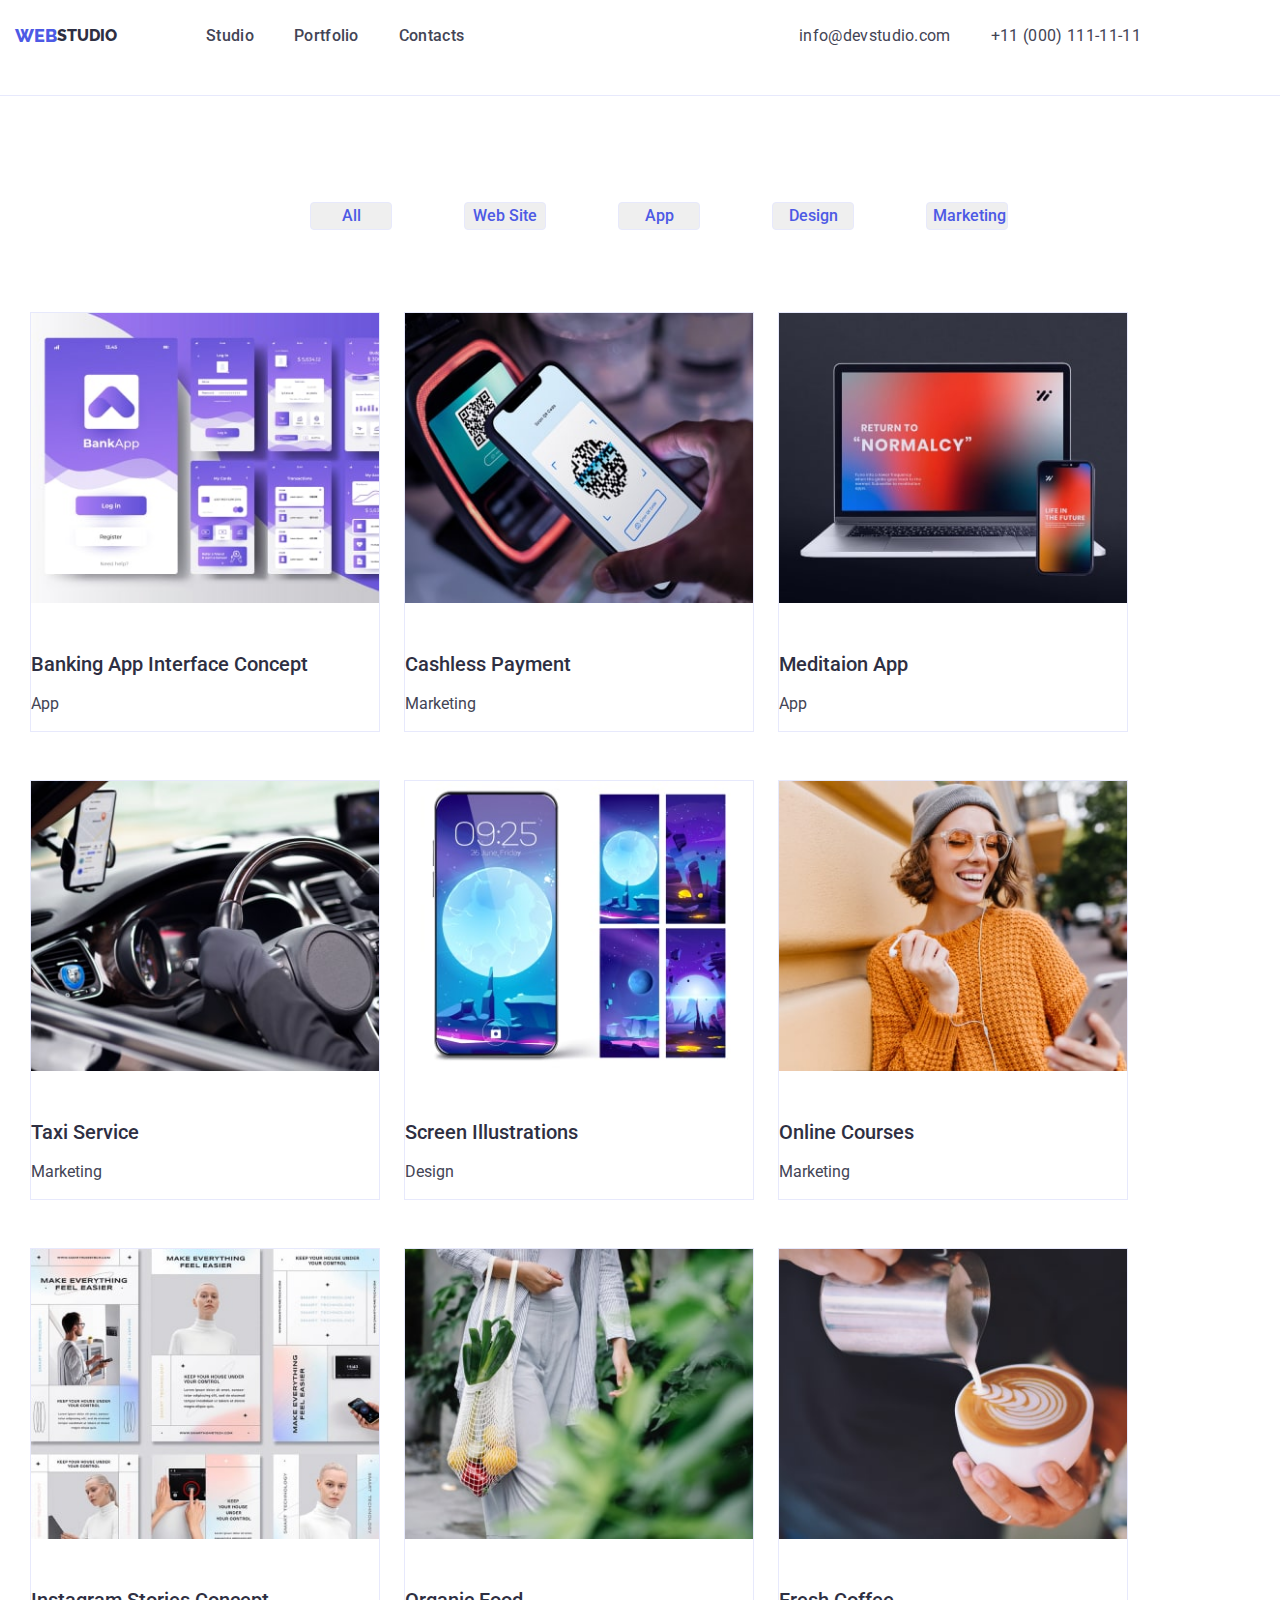
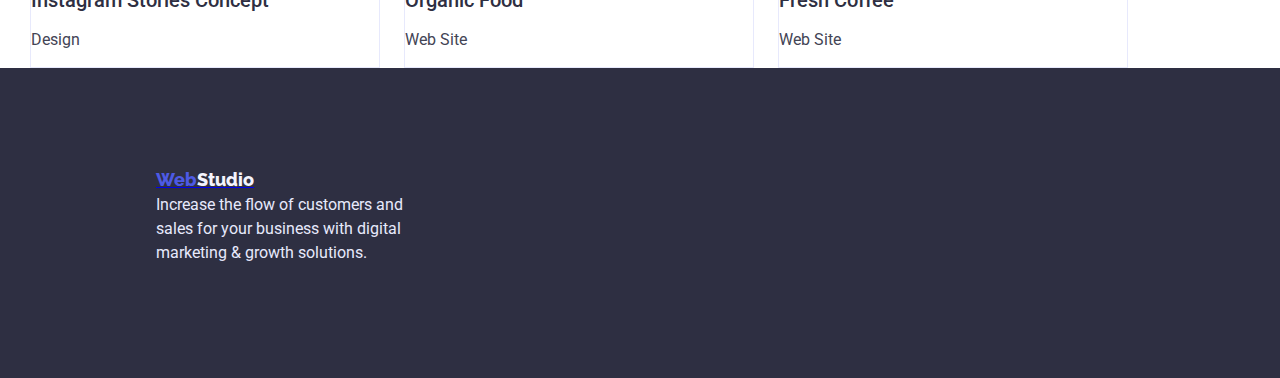
==== commit 176efa0d: "section2/4 unlined" ====
--- a/portfolio.html
+++ b/portfolio.html
@@ -46,74 +46,85 @@
           <!--Section-->
         <h1 class="visually-hidden">Portfolio</h1>
         <section class="section container">
+            <div class="container-scrol-btn">
             <ul class="scrol">
-                <li><button type="button" class="secondary-button">All</button></li>
-                <li><button type="button" class="secondary-button">Web Site</button></li>
-                <li><button type="button" class="secondary-button">App</button></li>
-                <li><button type="button" class="secondary-button">Design</button></li>
-                <li><button type="button" class="secondary-button">Marketing</button></li>
+                <li class="scrol-btn"><button type="button" 
+                    class="secondary-button">All</button></li>
+                <li class="scrol-btn"><button type="button" 
+                    class="secondary-button">Web Site</button></li>
+                <li class="scrol-btn"><button type="button" 
+                    class="secondary-button">App</button></li>
+                <li class="scrol-btn"><button type="button" 
+                    class="secondary-button">Design</button></li>
+                <li class="scrol-btn"><button type="button"
+                     class="secondary-button">Marketing</button></li>
             </ul>
-       
+        </div>
+
         <ul class="container-apps">
             <li class="apps-image">
                 <img src="./images/imgrow1-1-min.jpg"
                 alt="mobile app"
                 width="360"
                 height="300">
-                    <h2 class="section-title apps-title">Banking App Interface Concept</h2>
-                        <p class="section-p apps-p">App</p>
+                <div class="apps-content">
+                    <h2 class="section-title">Banking App Interface Concept</h2>
+                        <p class="section-p">App</p>
+                    </div>
             
             </li>
             <li class="apps-image">
                 <img src="./images/imgrow1-2-min.jpg
                 " alt="mobile phone"
                 width="360"
-                height="300"
-                >
-                    <h2 class="section-title apps-title">Cashless Payment </h2>
-                        <p class="section-p apps-p">Marketing</p>
-               
+                height="300">
+                <div class="apps-content">
+                    <h2 class="section-title">Cashless Payment </h2>
+                        <p class="section-p">Marketing</p>
+                </div>
+
             </li>
             <li class="apps-image">
                 <img src="./images/imgrow1-3-min.jpg"
                  alt="computer screen"
                  width="360"
-                 height="300"
-                 >
-                    <h2 class="section-title apps-title">Meditaion App</h2>
-                        <p class="section-p apps-p">App</p>
-               
+                 height="300">
+                 <div class="apps-content">
+                    <h2 class="section-title">Meditaion App</h2>
+                        <p class="section-p">App</p>
+                    </div>      
             </li>
            
             <li class="apps-image">
                 <img src="./images/imgrow2-1-min.jpg"
                  alt="taxi service"
                  width="360"
-                 height="300"
-                 >
-                    <h2 class="section-title apps-title">Taxi Service</h2>
-                        <p class="section-p apps-p">Marketing</p>
-               
+                 height="300">
+                 <div class="apps-content">
+                    <h2 class="section-title">Taxi Service</h2>
+                        <p class="section-p">Marketing</p>
+                    </div>   
+
             </li>
             <li class="apps-image">
                 <img src="./images/imgrow2-2-min.jpg"
                  alt="mobile app"
                  width="360"
-                 height="300"
-                 >
-                    <h2 class="section-title apps-title">Screen Illustrations</h2>
-                        <p class="section-p apps-p">Design</p>
-              
+                 height="300">
+                 <div class="apps-content"> 
+                    <h2 class="section-title">Screen Illustrations</h2>
+                        <p class="section-p">Design</p>
+                    </div>
             </li>
             <li class="apps-image"> 
                 <img src="./images/imgrow2-3-min.jpg" 
                 alt="online Courses"
                 width="360"
-                 height="300"
-                >
-                    <h2 class="section-title apps-title">Online Courses</h2>
-                        <p class="section-p apps-p">Marketing</p>
-               
+                 height="300">
+                 <div class="apps-content">
+                    <h2 class="section-title">Online Courses</h2>
+                        <p class="section-p">Marketing</p>
+                    </div>
             </li>
        
        
@@ -122,29 +133,32 @@
                  alt="instagram stories"
                  width="360"
                  height="300">
-                    <h2 class="section-title apps-title">Instagram Stories Concept</h2>
-                        <p class="section-p apps-p">Design</p>
-               
+                 <div class="apps-content">
+                    <h2 class="section-title">Instagram Stories Concept</h2>
+                        <p class="section-p">Design</p>
+                    </div>
+
             </li>
             <li class="apps-image">
                 <img src="./images/imgrow3-2-min.jpg"
                  alt="fruits"
                  width="360"
-                 height="300"
-                 >
-                    <h2 class="section-title apps-title">Organic Food</h2>
-                        <p class="section-p apps-p">Web Site</p>
-             
+                 height="300">
+                 <div class="apps-content">
+                    <h2 class="section-title">Organic Food</h2>
+                        <p class="section-p">Web Site</p>
+                    </div>
+
             </li>
             <li class="apps-image">
                 <img src="./images/imgrow3-3-min.jpg"
                  alt="coffee in the cup"
                 width="360"
-                 height="300"
-                >
-                    <h2 class="section-title apps-title">Fresh Coffee</h2>
-                        <p class="section-p apps-p">Web Site</p>
-              
+                 height="300">
+                 <div class="apps-content"> 
+                    <h2 class="section-title">Fresh Coffee</h2>
+                        <p class="section-p">Web Site</p>
+                    </div>
             </li>
         </ul>
     </section>
--- a/css/styles.css
+++ b/css/styles.css
@@ -89,10 +89,12 @@
 .container {
   max-width: 1158px;
   padding: 0 15px;
-  margin: 0 auto;
-}
-
-
+}
+
+.page-header-container {
+    margin-top: 24px;
+    margin-bottom: 24px;
+}
 /* Logo */
 .logo { 
    color:var(--headings-color);
@@ -322,7 +324,7 @@
 .section-examp-pics {
 width: 360px;
 height: 300px;
-flex-basis: ((100% - 48px)/ 3);
+flex-basis: calc((100% - 48px)/ 3);
 }
 
 /* Section 4 */
@@ -348,18 +350,13 @@
     display: flex;
     gap: 24px;
     flex-direction: row;
-    flex-wrap: wrap;  
-}
-
-.team-pic {
-    display: flex;
-    flex-direction: column;
-    justify-content: center;
-    align-items: center;
-    padding: 0px 0px 32px;
-    gap: 32px;
-    flex-basis: ((100% - 72px)/ 4);
-    }
+    flex-wrap: wrap;   
+}
+
+.team-pics {
+   
+    flex-basis: calc((100% - 72px)/ 4);
+}
     
 .team-wrapper {
 background-color: var(--main-color);
@@ -376,21 +373,40 @@
 
 .team-content {
     padding: 32px 16px;
+    overflow: hidden;
 }
 
 h3 > .section-title > .titel-team {
     margin-bottom: 8px;
 }
 /* Scrol Portfolio */
+
+.container-scrol-btn {
+    width: 586px;
+    height: 48px;
+    margin-top: 96px;
+    margin-bottom: 72px;
+    margin-left: auto;
+    margin-right: auto;
+}
 .secondary-button {
     font-weight: 500;
     font-size: 16px;
-    line-height: 24px;
+    line-height: 1.5;
     width: 68px;
     height: 24px;
     color: var(--link-color);
     border: 1px solid var(--footer-text-color);
     border-radius: 4px;
+}
+.scrol-btn{
+    box-sizing: content-box;
+    display: flex;
+    gap: 24px;
+    justify-content: center;
+    flex-basis: calc((100% - 192px)/5);
+    padding: 12px 24px;
+
 }
 
 .section .secondary-button:hover,
@@ -407,13 +423,10 @@
     .scrol {
     width: 586px;
     height: 48px;
-    margin-left: 427px;
-    margin-right: 168px;
     display: flex;  
     gap: 24px; 
     flex-direction: row;
-    align-items: flex-start;
-    justify-content: space-between;
+    align-items: center;
     }
 
 /* Apps */
@@ -432,15 +445,10 @@
      border: 1px solid var(--footer-text-color)
     }
 
- .section-title .apps-titel {
-        padding-top: 32px;
-        padding-bottom: 8px;
-     }
-
-     p .section-p .apps-p {
-        padding-bottom: 32px;
-     }
-
+    .apps-content {
+    padding-top: 32px;
+    padding-bottom: 32px;
+    }
 
     .apps-image  {
         flex-basis: calc((100% - 48px) / 3);
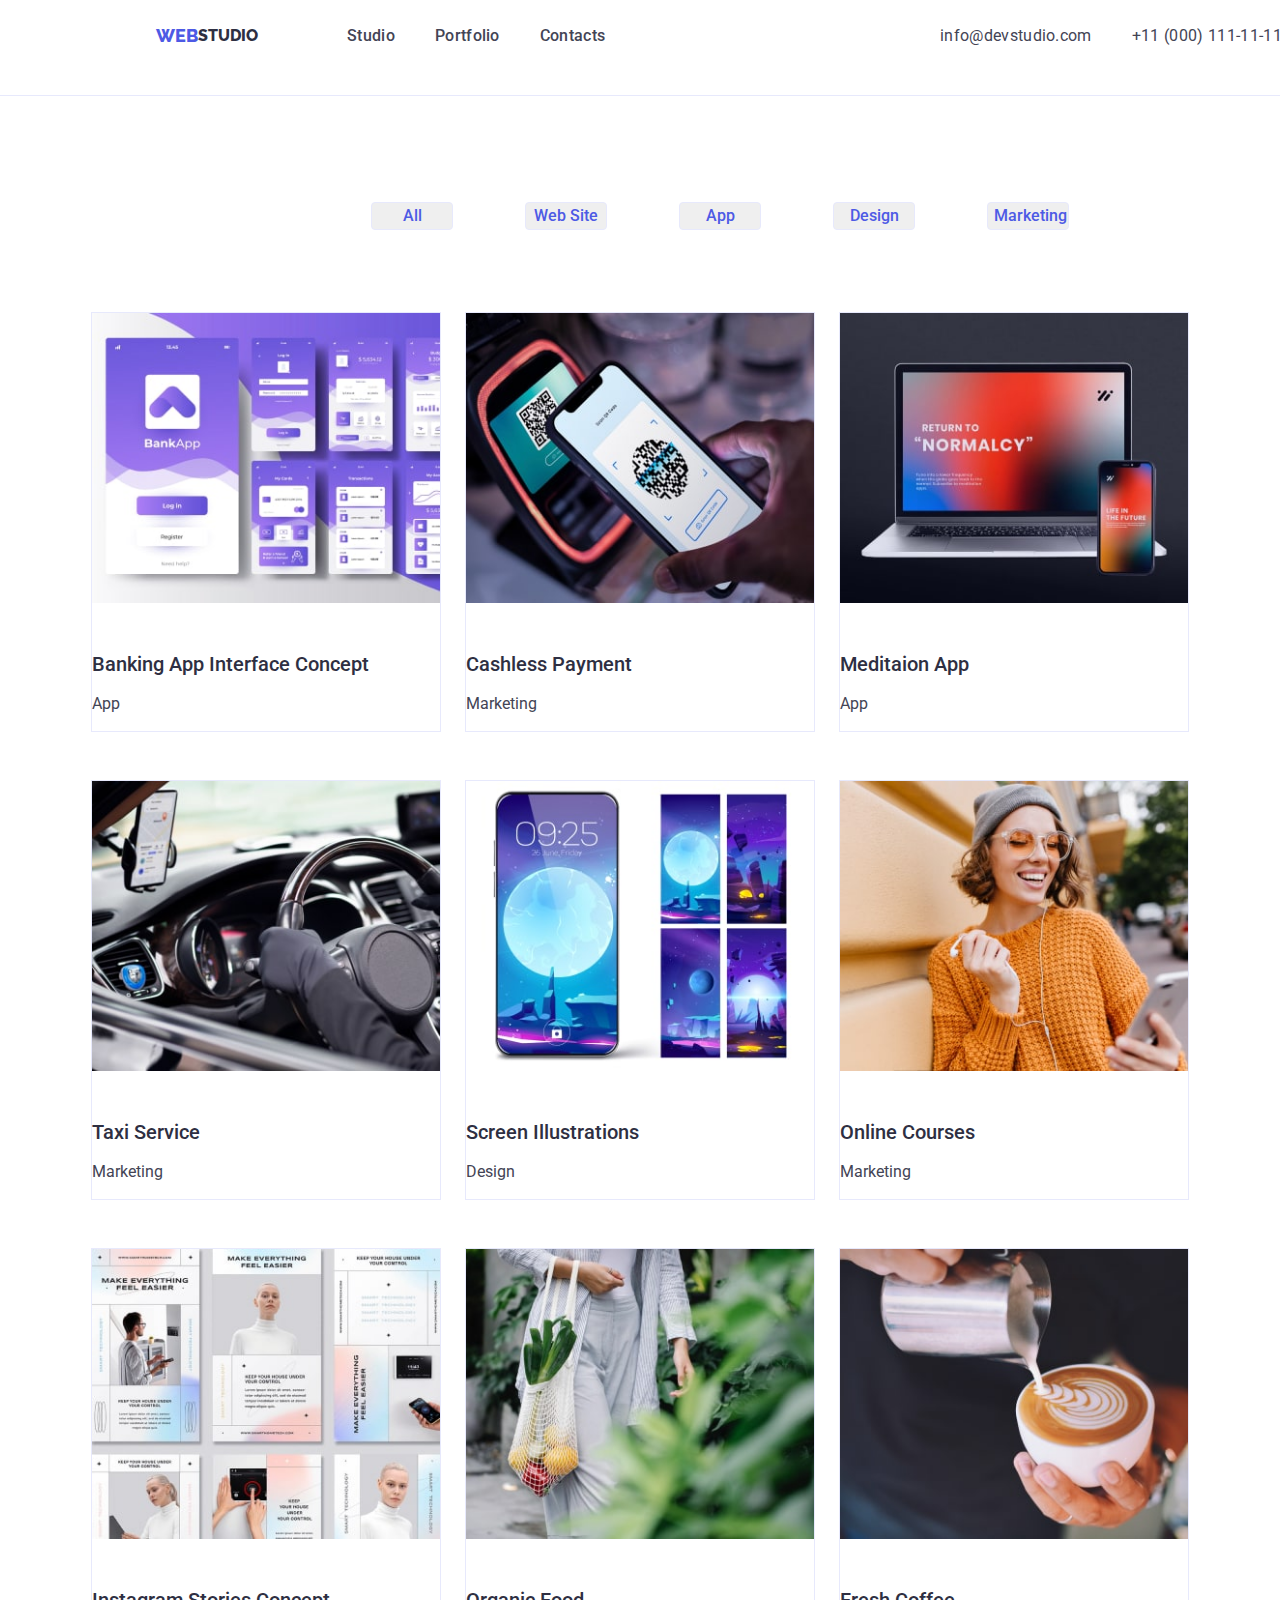
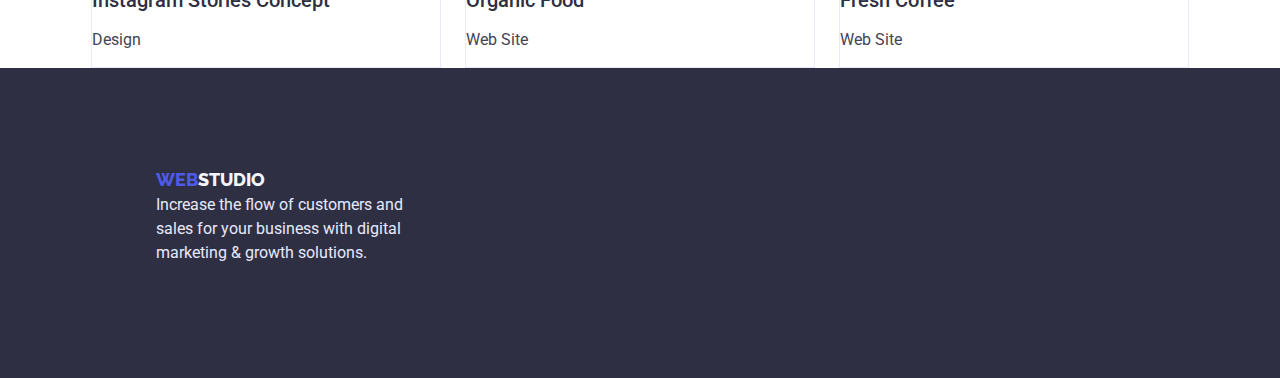
==== commit c1d2451b: "margins" ====
--- a/portfolio.html
+++ b/portfolio.html
@@ -167,7 +167,8 @@
       <!-- Footer-->
       <footer class="page-footer">
         <a 
-        href="./index.html"> <span class="logo-web">Web</span><span class="logo-studio">Studio</span></a>
+        href="./index.html" class="footer-logo"> 
+        <span class="logo-web">WEB</span><span class="logo-studio">STUDIO</span></a>
       </a>
         <p>Increase the flow of customers and sales for your business with digital marketing & growth solutions.      </p>
     </footer>
--- a/css/styles.css
+++ b/css/styles.css
@@ -89,8 +89,12 @@
 .container {
   max-width: 1158px;
   padding: 0 15px;
-}
-
+  margin: 0 auto;
+}
+
+.container .contaener-team {
+    margin: 120px;
+}
 .page-header-container {
     margin-top: 24px;
     margin-bottom: 24px;
@@ -490,7 +494,6 @@
     text-decoration: none;
  }
  .logo-web {
-   
     text-decoration: none; 
  }
 footer{
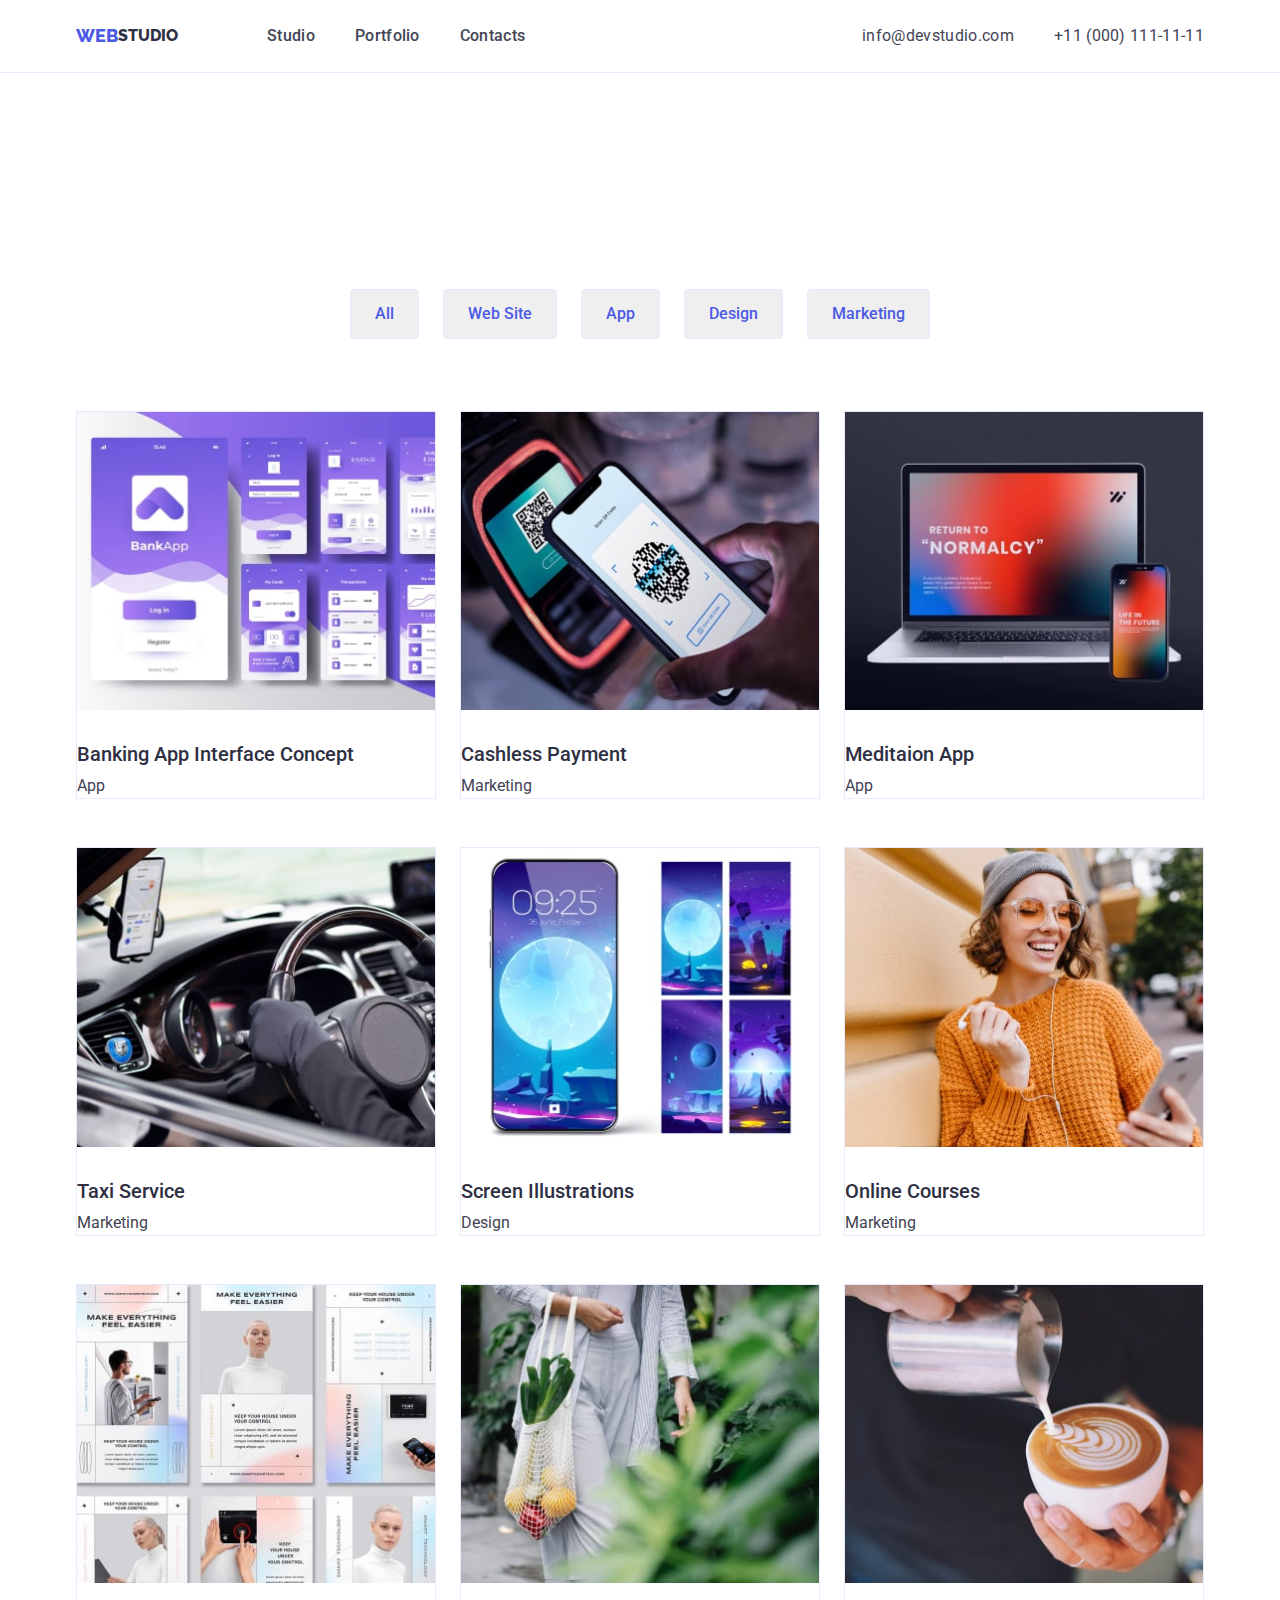
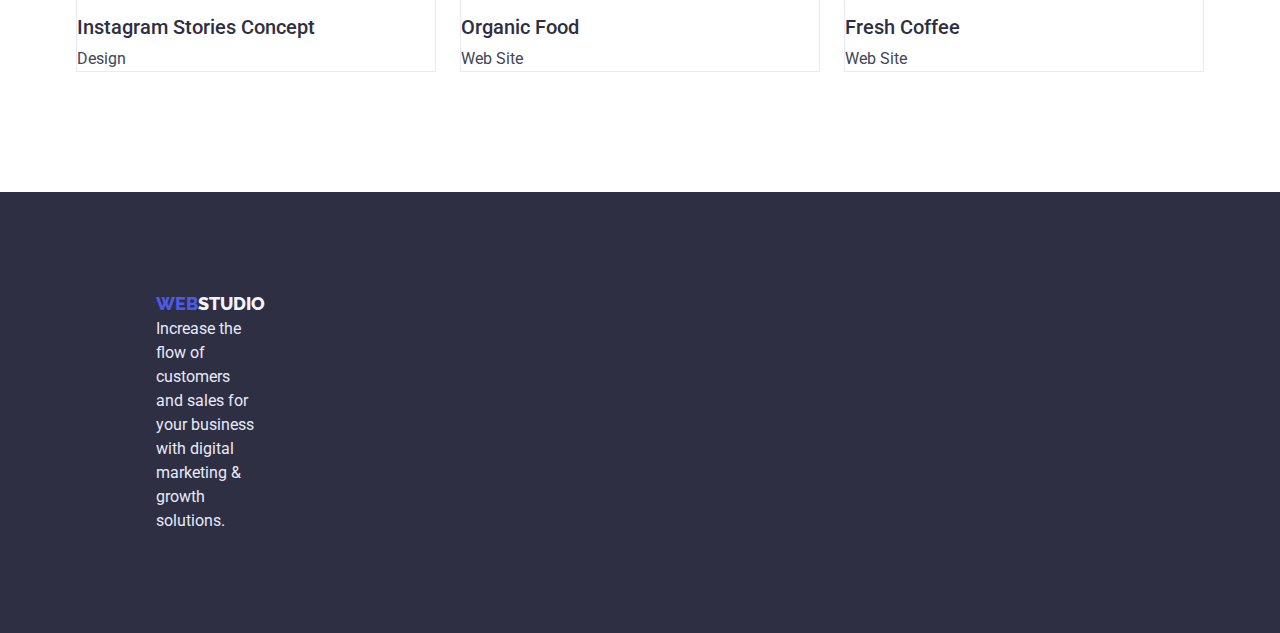
==== commit b6845d2d: "28-02changes" ====
--- a/portfolio.html
+++ b/portfolio.html
@@ -22,9 +22,9 @@
             <a href="./index.html" class="logo">
                 <span class="logo-web">WEB</span>STUDIO</a>
           <ul class="site-nav">
-              <li><a href="" class="link">Studio</a> </li>
-              <li><a href="" class="link">Portfolio</a> </li>
-              <li><a href="" class="link">Contacts</a> </li>
+              <li class="site-link"><a href="" class="link">Studio</a> </li>
+              <li class="site-link"><a href="" class="link">Portfolio</a> </li>
+              <li class="site-link"><a href="" class="link">Contacts</a> </li>
           </ul>
         </nav>
           <!--Contacts-->
@@ -42,11 +42,10 @@
     </header>
     <!-- Main -->
     <main>
+     <section class=" section section-container">
         <div class="container container-scrol">
           <!--Section-->
         <h1 class="visually-hidden">Portfolio</h1>
-        <section class="section container">
-            <div class="container-scrol-btn">
             <ul class="scrol">
                 <li class="scrol-btn"><button type="button" 
                     class="secondary-button">All</button></li>
@@ -59,7 +58,7 @@
                 <li class="scrol-btn"><button type="button"
                      class="secondary-button">Marketing</button></li>
             </ul>
-        </div>
+       
 
         <ul class="container-apps">
             <li class="apps-image">
@@ -68,7 +67,7 @@
                 width="360"
                 height="300">
                 <div class="apps-content">
-                    <h2 class="section-title">Banking App Interface Concept</h2>
+                    <h2 class="section-title-apps section-title">Banking App Interface Concept</h2>
                         <p class="section-p">App</p>
                     </div>
             
@@ -79,7 +78,7 @@
                 width="360"
                 height="300">
                 <div class="apps-content">
-                    <h2 class="section-title">Cashless Payment </h2>
+                    <h2 class="section-title-apps section-title">Cashless Payment </h2>
                         <p class="section-p">Marketing</p>
                 </div>
 
@@ -90,7 +89,7 @@
                  width="360"
                  height="300">
                  <div class="apps-content">
-                    <h2 class="section-title">Meditaion App</h2>
+                    <h2 class="section-title-apps section-title">Meditaion App</h2>
                         <p class="section-p">App</p>
                     </div>      
             </li>
@@ -101,7 +100,7 @@
                  width="360"
                  height="300">
                  <div class="apps-content">
-                    <h2 class="section-title">Taxi Service</h2>
+                    <h2 class="section-title-apps section-title">Taxi Service</h2>
                         <p class="section-p">Marketing</p>
                     </div>   
 
@@ -112,7 +111,7 @@
                  width="360"
                  height="300">
                  <div class="apps-content"> 
-                    <h2 class="section-title">Screen Illustrations</h2>
+                    <h2 class="section-title-apps section-title">Screen Illustrations</h2>
                         <p class="section-p">Design</p>
                     </div>
             </li>
@@ -122,7 +121,7 @@
                 width="360"
                  height="300">
                  <div class="apps-content">
-                    <h2 class="section-title">Online Courses</h2>
+                    <h2 class="section-title-apps section-title">Online Courses</h2>
                         <p class="section-p">Marketing</p>
                     </div>
             </li>
@@ -134,7 +133,7 @@
                  width="360"
                  height="300">
                  <div class="apps-content">
-                    <h2 class="section-title">Instagram Stories Concept</h2>
+                    <h2 class="section-title-apps section-title">Instagram Stories Concept</h2>
                         <p class="section-p">Design</p>
                     </div>
 
@@ -145,7 +144,7 @@
                  width="360"
                  height="300">
                  <div class="apps-content">
-                    <h2 class="section-title">Organic Food</h2>
+                    <h2 class="section-title-apps section-title">Organic Food</h2>
                         <p class="section-p">Web Site</p>
                     </div>
 
@@ -156,21 +155,23 @@
                 width="360"
                  height="300">
                  <div class="apps-content"> 
-                    <h2 class="section-title">Fresh Coffee</h2>
+                    <h2 class="section-title-apps section-title">Fresh Coffee</h2>
                         <p class="section-p">Web Site</p>
                     </div>
             </li>
         </ul>
+    </div>
     </section>
-</div>
+
     </main>
       <!-- Footer-->
       <footer class="page-footer">
-        <a 
-        href="./index.html" class="footer-logo"> 
+        <div class="page-footer-container"> 
+        <a href="./index.html" class="footer-logo"> 
         <span class="logo-web">WEB</span><span class="logo-studio">STUDIO</span></a>
       </a>
-        <p>Increase the flow of customers and sales for your business with digital marketing & growth solutions.      </p>
+        <p>Increase the flow of customers and sales for your business with digital marketing & growth solutions.</p>
+       </div>
     </footer>
 </body>
 </html>--- a/css/styles.css
+++ b/css/styles.css
@@ -47,19 +47,16 @@
   padding-left: 15px;
 } */
 h1,
-
+h2,
 h3,
 h4,
-p {
-margin-top: 0;
-margin-bottom: 0;
-}
-
+h5,
+h6,
+p,
 ul,
 ol {
-    margin-top: 0;
-    margin-bottom: 0;
-    padding-left: 0;
+margin: 0;
+padding: 0;
 }
 
 img {
@@ -71,17 +68,20 @@
     cursor: pointer;
  }
 
+ .section {
+    padding: 120px 0;
+ }
+
 /* Header */
 
 .page-header .container {
     display:flex;
     flex-wrap: wrap;
     align-items: center;
+    justify-content: space-between;
 }
 
 .page-header {
-width: 1440px;
-height: 72px;
 color:var(--lolg-studio-color);
 border-bottom: 1px solid var(--footer-text-color);
 }
@@ -95,10 +95,7 @@
 .container .contaener-team {
     margin: 120px;
 }
-.page-header-container {
-    margin-top: 24px;
-    margin-bottom: 24px;
-}
+
 /* Logo */
 .logo { 
    color:var(--headings-color);
@@ -144,6 +141,10 @@
     list-style: none;
 }
 
+.site-link {
+    padding: 24px 0;
+    display: block;
+}
 .site-nav {   
     display: flex;
     flex-direction: row;
@@ -151,10 +152,6 @@
     padding: 0px;
     gap: 40px;
     margin-left: 76px;
-    
-    width: 261px;
-    height: 24px;
-
      }
 
 .navigation, .site-nav {
@@ -196,7 +193,7 @@
     flex-direction: row;
     justify-content: flex-end;
     align-items: center;
-    margin-left: 332px;
+   
     
 }
 .address-phone {
@@ -204,28 +201,25 @@
 }
 /* HeroSection1 */
 .hero {
-display: flex;
-flex-direction: column;
-align-items: center;
-padding: 185px 461px;
+
 gap: 48px;
-
-width: 1440px;
-height: 594px;
-margin-bottom: 126px;
-
+padding: 188px 0;
 background-color:var(--hero-background-color)
-
-    
-    
+}
+
+.hero-blok {
+    display: flex;
+    flex-direction: column;
+    align-items: center;
 }
 .hero-titel{
-    font-weight: 700;
     font-size: 56px;
     line-height: 60px;
     color:var(--main-color);
     text-align: center;
     letter-spacing: 0.02em;
+    max-width: 496px;
+    margin-bottom: 48px;
 } 
 /* Main Button */
 .main-button {
@@ -252,10 +246,6 @@
     border-radius: 4px;
 }
 
- .section{
-    background:var(--main-color);
- }
-
     /* Main */
     /* Section2 */
 body {
@@ -263,34 +253,24 @@
 }
 .section-title{ 
     font-size: 20px;
-    line-height: 24px;
+    line-height: 1.2;
     font-weight: 500;
+    margin-bottom: 72px;
     color: var(--headings-color) 
-
-    }
+    }
+
 .section-discription .section-title{
     color:var(--headings-color) 
     }
-  
-.section-discription{
-    font-size: 36px;
-    font-weight: 700;
-    line-height: 40px;
-    color: var(--headings-color) 
-    }
 
 .section-p{
-    font-size: 16px;
-    line-height: 24px;
-    font-weight: 400;
+    line-height: 1.5;
     color: var(--text-color) 
 }
 
 .section-work {
-    display: block;
-width: 1440px;
-height: 104px;
-margin-bottom: 120px;
+display: block;
+padding-bottom: 0;
 }
 
 .work-list {
@@ -310,12 +290,6 @@
 text-align: center;
 width: 1158px;
 }
-.section-examp {
-width: 1158px;
-height: 532px;
-margin-bottom: 120px;
-margin-left: 141px;
-}
 
 .examples {
 display: flex;
@@ -326,8 +300,6 @@
 }
 
 .section-examp-pics {
-width: 360px;
-height: 300px;
 flex-basis: calc((100% - 48px)/ 3);
 }
 
@@ -343,12 +315,19 @@
 }
 
 .section-discription {
-font-weight: 700;
 font-size: 36px;
 line-height: 40px;
-padding-top: 120px;
-margin-bottom: 72px;
-}
+}
+
+  
+.team > .team-pics-title{
+    font-size: 36px;
+    line-height: 1.11;
+    text-align: center;
+    margin-bottom: 8px;
+    color: var(--headings-color) 
+    }
+
 
 .team {
     display: flex;
@@ -358,17 +337,12 @@
 }
 
 .team-pics {
-   
-    flex-basis: calc((100% - 72px)/ 4);
-}
-    
-.team-wrapper {
-background-color: var(--main-color);
-text-align: center;
-width: 264px;
-height: 380px;
-box-shadow: 0px 1px 6px rgba(46, 47, 66, 0.08), 0px 1px 1px rgba(46, 47, 66, 0.16), 0px 2px 1px rgba(46, 47, 66, 0.08);
-border-radius: 0px 0px 4px 4px;
+   flex-basis: calc((100% - 72px)/ 4);
+   background-color: var(--main-color);
+   text-align: center;
+   box-shadow: 0px 1px 6px rgba(46, 47, 66, 0.08), 0px 1px 1px rgba(46, 47, 66, 0.16), 0px 2px 1px rgba(46, 47, 66, 0.08);
+   border-radius: 0px 0px 4px 4px;
+   min-width: 250px;
 }
 
  .section-team {
@@ -380,37 +354,17 @@
     overflow: hidden;
 }
 
-h3 > .section-title > .titel-team {
-    margin-bottom: 8px;
-}
 /* Scrol Portfolio */
 
-.container-scrol-btn {
-    width: 586px;
-    height: 48px;
-    margin-top: 96px;
-    margin-bottom: 72px;
-    margin-left: auto;
-    margin-right: auto;
-}
 .secondary-button {
     font-weight: 500;
     font-size: 16px;
     line-height: 1.5;
-    width: 68px;
-    height: 24px;
+    padding: 12px 24px;
+    
     color: var(--link-color);
     border: 1px solid var(--footer-text-color);
     border-radius: 4px;
-}
-.scrol-btn{
-    box-sizing: content-box;
-    display: flex;
-    gap: 24px;
-    justify-content: center;
-    flex-basis: calc((100% - 192px)/5);
-    padding: 12px 24px;
-
 }
 
 .section .secondary-button:hover,
@@ -425,12 +379,12 @@
     background-color: var(--main-color);
 }
     .scrol {
-    width: 586px;
-    height: 48px;
     display: flex;  
     gap: 24px; 
-    flex-direction: row;
-    align-items: center;
+    align-items: center;
+    justify-content: center;
+    margin-bottom: 72px;
+    margin-top: 96px;
     }
 
 /* Apps */
@@ -443,17 +397,14 @@
     }
     
     .apps-image {
-    width: 360px;
-     height: 420px;
      background-color: var(--main-color);
      border: 1px solid var(--footer-text-color)
     }
 
-    .apps-content {
-    padding-top: 32px;
-    padding-bottom: 32px;
-    }
-
+    .section-title-apps {
+        margin-bottom: 8px;
+        margin-top: 32px;
+    }
     .apps-image  {
         flex-basis: calc((100% - 48px) / 3);
         }
@@ -499,17 +450,14 @@
 footer{
     background: var(--hero-background-color);
     color: var(--footer-text-color);
-    font-family: Roboto;
-    font-weight: 400;
     font-size: 16px;
     line-height: 24px;
-
-width: 1440px;
-height: 310px;
-}
-.page-footer {
+}
+
+.page-footer-container {
     padding: 100px 1020px 100px 156px;
 }
 
-
-
+.footer-p {
+    max-width: 264px;
+}
